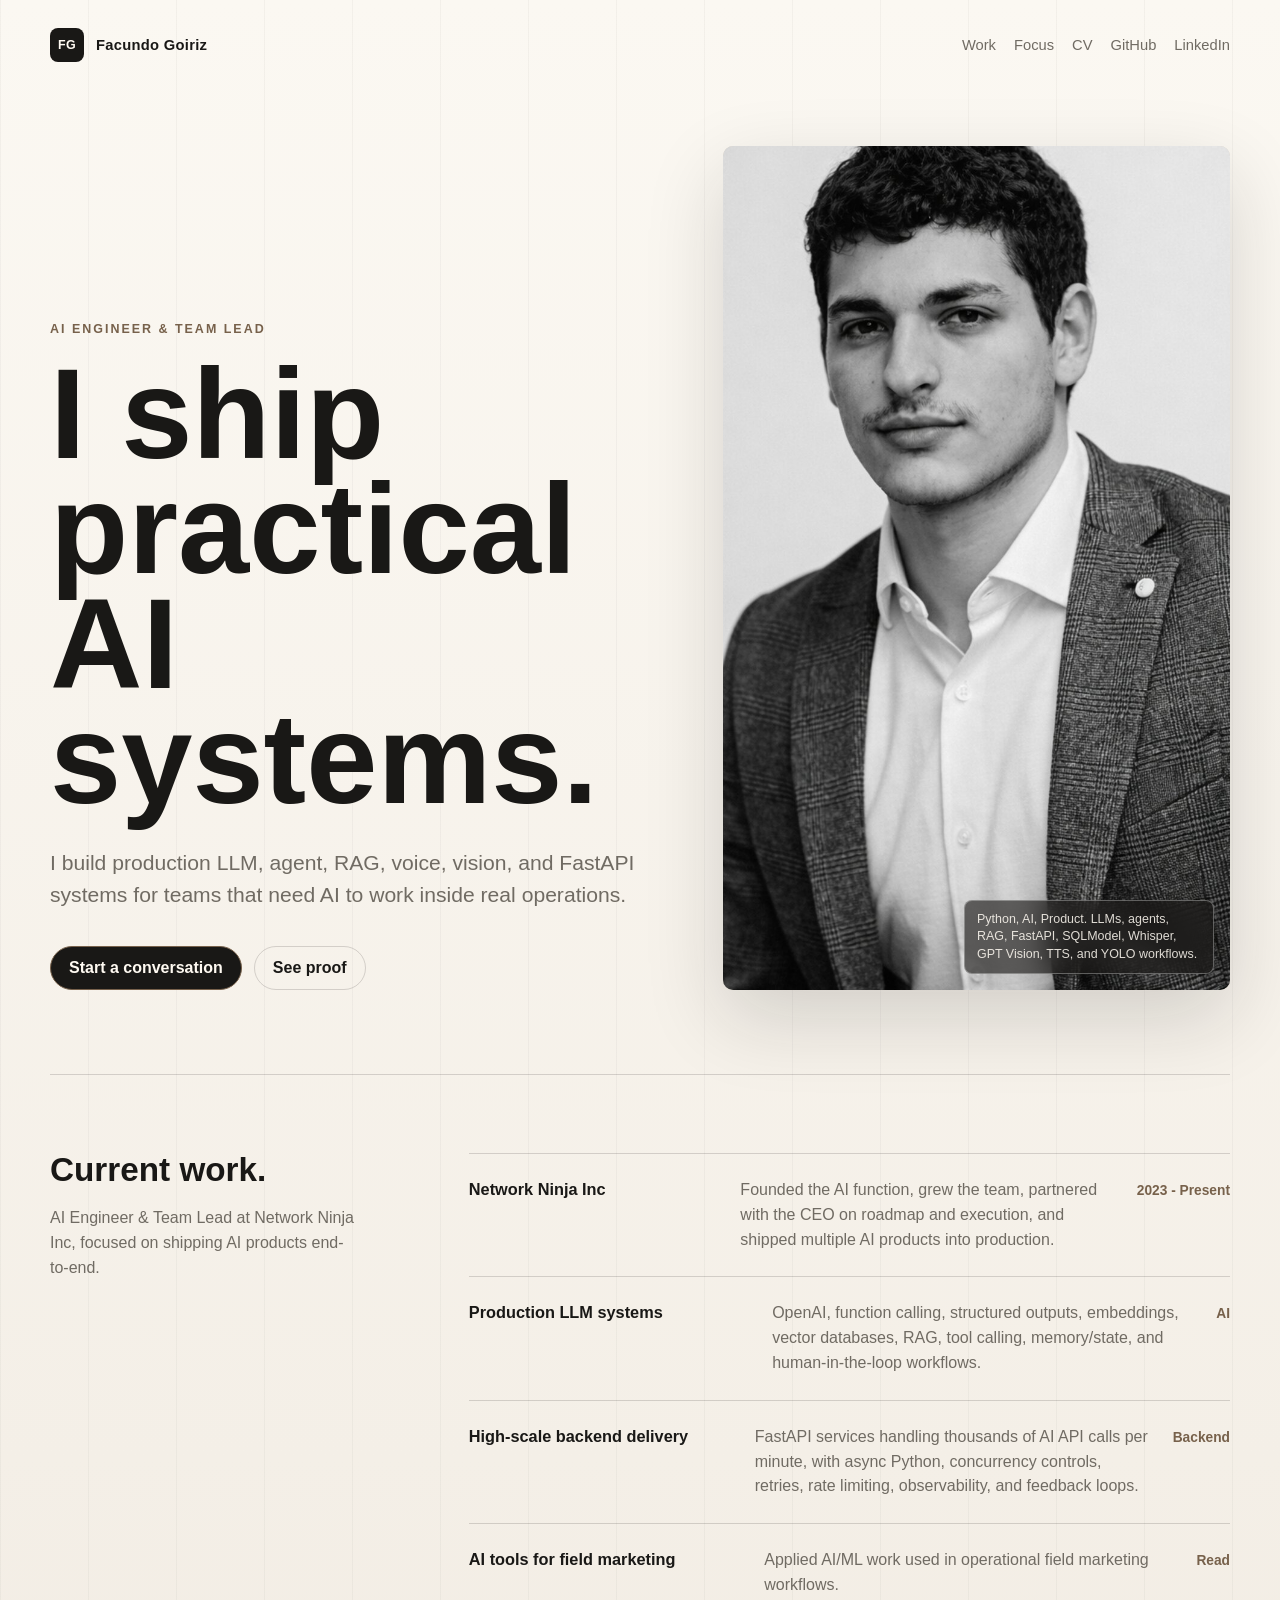
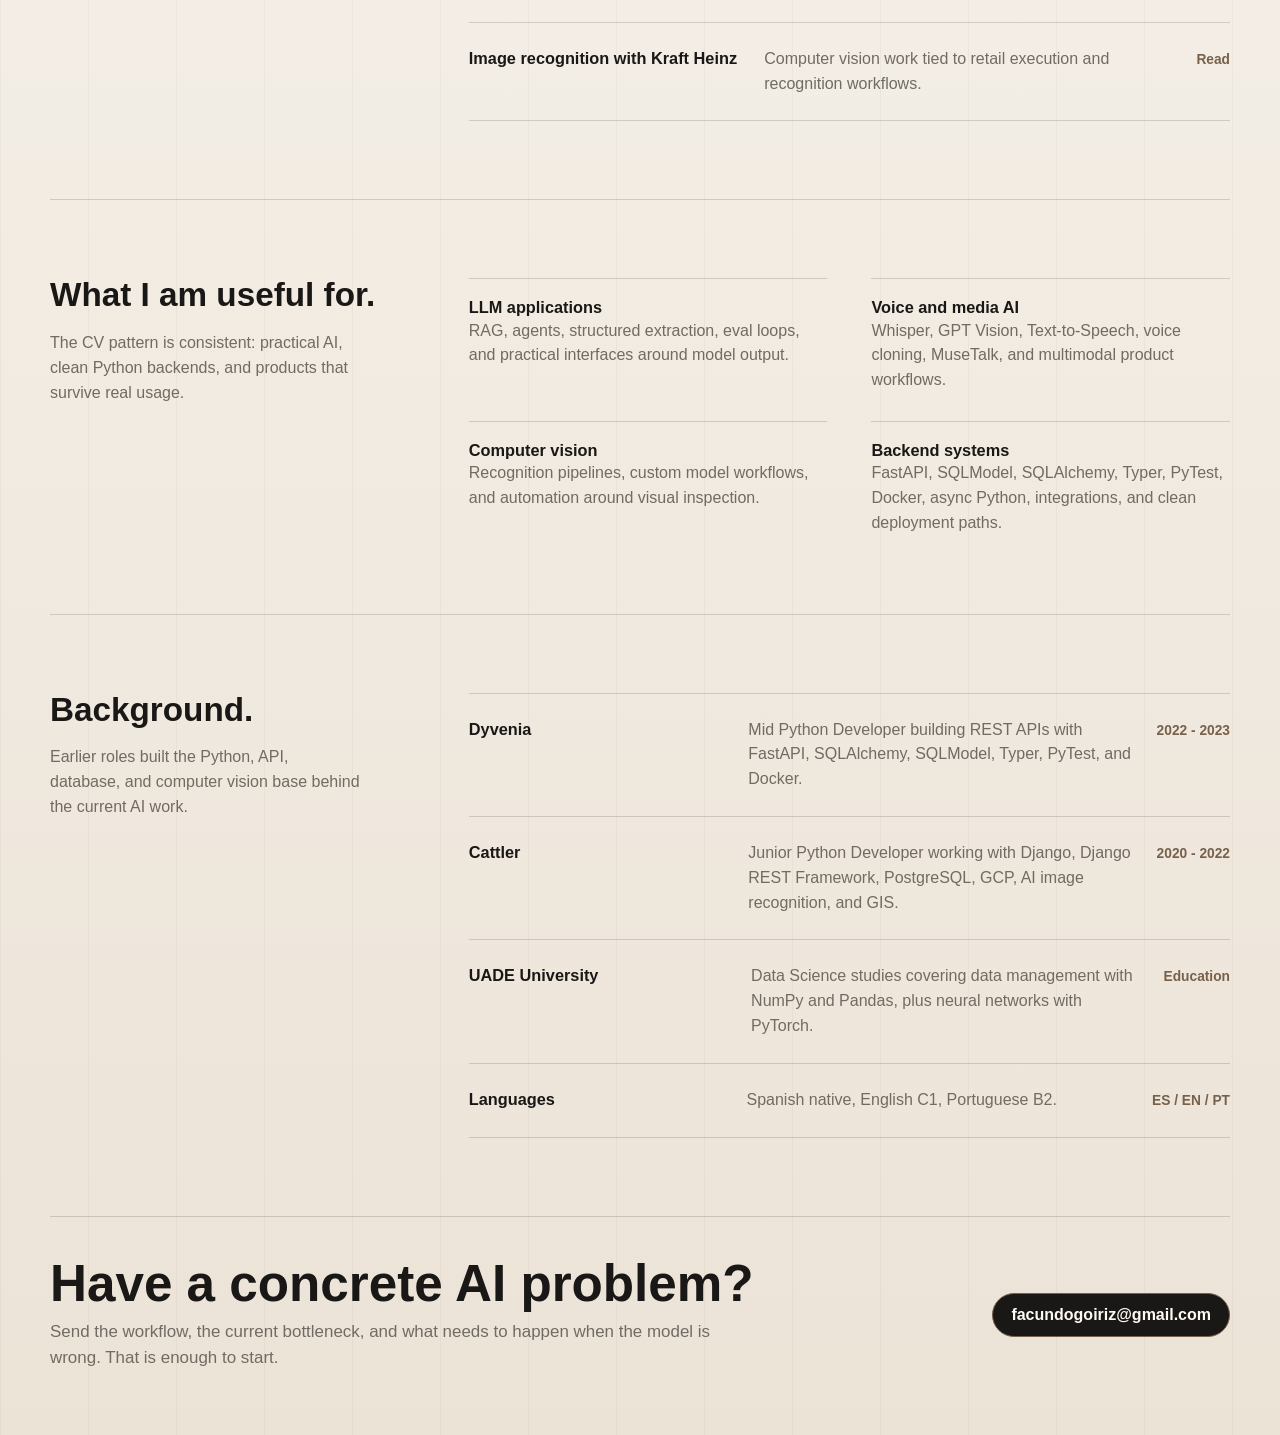
==== index.html @ fc7f56fb "Update site with CV profile" ====
<!DOCTYPE html>
<html lang="en">
<head>
    <meta charset="UTF-8">
    <meta name="viewport" content="width=device-width, initial-scale=1.0">
    <meta name="description" content="Facundo Goiriz is an AI Engineer and Team Lead building production LLM, RAG, voice, vision, and FastAPI systems.">
    <meta property="og:title" content="Facundo Goiriz - AI Engineer & Team Lead">
    <meta property="og:description" content="Production LLM systems, agents, RAG, voice, computer vision, and FastAPI backends.">
    <meta property="og:image" content="https://fgoiriz.com/london.jpg">
    <meta property="og:type" content="website">
    <title>Facundo Goiriz - AI Engineer & Team Lead</title>
    <link rel="icon" href="data:image/svg+xml,%3Csvg xmlns='http://www.w3.org/2000/svg' viewBox='0 0 64 64'%3E%3Crect width='64' height='64' rx='14' fill='%23191816'/%3E%3Cpath d='M18 43V19h28v6H25v6h17v6H25v6H18Z' fill='%23f4efe7'/%3E%3C/svg%3E">
    <style>
        :root {
            color-scheme: light;
            --bg: #f4efe7;
            --ink: #191816;
            --muted: #706b63;
            --line: rgba(25, 24, 22, 0.16);
            --accent: #77614b;
            --accent-ink: #fffaf2;
        }

        * {
            box-sizing: border-box;
        }

        html {
            scroll-behavior: smooth;
        }

        body {
            margin: 0;
            min-height: 100vh;
            background:
                linear-gradient(90deg, rgba(25, 24, 22, 0.035) 1px, transparent 1px),
                linear-gradient(180deg, #fbf8f2 0%, var(--bg) 48%, #ece3d7 100%);
            background-size: 88px 88px, 100% 100%;
            color: var(--ink);
            font-family: "Avenir Next", Avenir, "Helvetica Neue", Helvetica, Arial, sans-serif;
            letter-spacing: 0;
        }

        a {
            color: inherit;
            text-decoration: none;
        }

        a:focus-visible,
        button:focus-visible {
            outline: 2px solid var(--accent);
            outline-offset: 4px;
        }

        .page {
            width: min(1180px, calc(100% - 40px));
            margin: 0 auto;
        }

        .site-header {
            display: flex;
            align-items: center;
            justify-content: space-between;
            gap: 24px;
            padding: 28px 0;
        }

        .brand {
            display: inline-flex;
            align-items: center;
            gap: 12px;
            font-size: 0.92rem;
            font-weight: 700;
            letter-spacing: 0.02em;
        }

        .brand-mark {
            display: grid;
            width: 34px;
            height: 34px;
            place-items: center;
            border: 1px solid var(--line);
            background: var(--ink);
            color: var(--accent-ink);
            font-size: 0.78rem;
            border-radius: 8px;
        }

        .nav-links {
            display: flex;
            align-items: center;
            gap: 18px;
            color: var(--muted);
            font-size: 0.92rem;
        }

        .nav-links a {
            transition: color 180ms ease;
        }

        .nav-links a:hover {
            color: var(--ink);
        }

        .hero {
            display: grid;
            grid-template-columns: minmax(0, 1.08fr) minmax(320px, 0.92fr);
            gap: clamp(36px, 6vw, 86px);
            align-items: end;
            min-height: calc(100svh - 92px);
            padding: 56px 0 84px;
        }

        .eyebrow {
            margin: 0 0 20px;
            color: var(--accent);
            font-size: 0.78rem;
            font-weight: 800;
            letter-spacing: 0.16em;
            text-transform: uppercase;
        }

        h1 {
            max-width: 9.6em;
            margin: 0;
            font-size: clamp(3.7rem, 10vw, 8.8rem);
            font-weight: 760;
            line-height: 0.9;
            letter-spacing: 0;
        }

        .intro {
            max-width: 620px;
            margin: 30px 0 0;
            color: var(--muted);
            font-size: clamp(1.08rem, 1.7vw, 1.32rem);
            line-height: 1.55;
        }

        .actions {
            display: flex;
            flex-wrap: wrap;
            gap: 12px;
            margin-top: 34px;
        }

        .button {
            display: inline-flex;
            align-items: center;
            justify-content: center;
            min-height: 44px;
            padding: 0 18px;
            border: 1px solid var(--line);
            border-radius: 999px;
            color: var(--ink);
            font-weight: 700;
            transition: transform 180ms ease, border-color 180ms ease, background 180ms ease;
        }

        .button:hover {
            transform: translateY(-1px);
            border-color: rgba(25, 24, 22, 0.34);
            background: rgba(255, 255, 255, 0.46);
        }

        .button.primary {
            border-color: var(--accent);
            background: var(--ink);
            color: var(--accent-ink);
        }

        .portrait-wrap {
            position: relative;
            align-self: stretch;
            min-height: 580px;
        }

        .portrait {
            position: sticky;
            top: 28px;
            overflow: hidden;
            margin: 0;
            height: calc(100svh - 56px);
            min-height: 520px;
            border-radius: 10px;
            background: #d8d0c3;
            box-shadow: 0 28px 80px rgba(25, 24, 22, 0.16);
        }

        .portrait img {
            width: 100%;
            height: 100%;
            object-fit: cover;
            object-position: 48% 50%;
            filter: saturate(0.9) contrast(1.02);
        }

        .caption {
            position: absolute;
            right: 16px;
            bottom: 16px;
            max-width: 250px;
            padding: 10px 12px;
            border: 1px solid rgba(255, 255, 255, 0.3);
            border-radius: 8px;
            background: rgba(25, 24, 22, 0.62);
            color: rgba(255, 250, 242, 0.86);
            font-size: 0.78rem;
            line-height: 1.4;
            backdrop-filter: blur(14px);
        }

        .section {
            padding: 78px 0;
            border-top: 1px solid var(--line);
        }

        .section-grid {
            display: grid;
            grid-template-columns: 0.62fr 1.38fr;
            gap: clamp(30px, 6vw, 78px);
        }

        .section h2 {
            margin: 0;
            font-size: clamp(1.55rem, 2.6vw, 2.35rem);
            line-height: 1.05;
            letter-spacing: 0;
        }

        .section-note {
            max-width: 310px;
            margin: 18px 0 0;
            color: var(--muted);
            line-height: 1.55;
        }

        .work-list {
            display: grid;
            gap: 0;
            border-top: 1px solid var(--line);
        }

        .work-item,
        .experience-item {
            display: grid;
            grid-template-columns: minmax(0, 0.8fr) minmax(0, 1.2fr) auto;
            gap: 22px;
            align-items: baseline;
            padding: 24px 0;
            border-bottom: 1px solid var(--line);
        }

        .work-item h3,
        .experience-item h3,
        .capability h3 {
            margin: 0;
            font-size: 1.02rem;
            line-height: 1.3;
        }

        .work-item p,
        .experience-item p,
        .capability p {
            margin: 0;
            color: var(--muted);
            line-height: 1.55;
        }

        .work-item span,
        .experience-item span {
            color: var(--accent);
            font-size: 0.86rem;
            font-weight: 800;
            white-space: nowrap;
        }

        .work-item:hover h3 {
            text-decoration: underline;
            text-decoration-thickness: 1px;
            text-underline-offset: 4px;
        }

        .capabilities {
            display: grid;
            grid-template-columns: repeat(2, minmax(0, 1fr));
            gap: 28px 44px;
        }

        .capability {
            padding-top: 18px;
            border-top: 1px solid var(--line);
        }

        .contact-band {
            display: grid;
            grid-template-columns: minmax(0, 1fr) auto;
            gap: 28px;
            align-items: center;
            padding: 42px 0 64px;
            border-top: 1px solid var(--line);
        }

        .contact-band p {
            max-width: 680px;
            margin: 10px 0 0;
            color: var(--muted);
            font-size: 1.06rem;
            line-height: 1.55;
        }

        .contact-band h2 {
            margin: 0;
            font-size: clamp(2rem, 4vw, 4rem);
            line-height: 0.98;
            letter-spacing: 0;
        }

        @media (max-width: 860px) {
            .page {
                width: min(100% - 28px, 680px);
            }

            .site-header,
            .nav-links {
                align-items: flex-start;
            }

            .site-header {
                flex-direction: column;
            }

            .nav-links {
                flex-wrap: wrap;
            }

            .hero,
            .section-grid,
            .contact-band {
                grid-template-columns: 1fr;
            }

            .hero {
                min-height: auto;
                padding: 42px 0 64px;
            }

            .portrait-wrap {
                min-height: 0;
            }

            .portrait {
                position: relative;
                top: auto;
                height: min(108vw, 620px);
                min-height: 430px;
            }

            .section {
                padding: 58px 0;
            }

            .work-item {
                grid-template-columns: 1fr;
                gap: 8px;
            }

            .experience-item {
                grid-template-columns: 1fr;
                gap: 8px;
            }

            .capabilities {
                grid-template-columns: 1fr;
            }
        }

        @media (max-width: 520px) {
            h1 {
                font-size: clamp(3.2rem, 18vw, 5.4rem);
            }

            .nav-links {
                gap: 12px 16px;
            }

            .caption {
                left: 12px;
                right: 12px;
                bottom: 12px;
                max-width: none;
            }
        }
    </style>
</head>
<body>
    <div class="page">
        <header class="site-header">
            <a class="brand" href="/" aria-label="Facundo Goiriz home">
                <span class="brand-mark">FG</span>
                <span>Facundo Goiriz</span>
            </a>

            <nav class="nav-links" aria-label="Primary navigation">
                <a href="#work">Work</a>
                <a href="#focus">Focus</a>
                <a href="FacundoGoirizCV.pdf" download>CV</a>
                <a href="https://github.com/fakamoto" target="_blank" rel="noopener noreferrer">GitHub</a>
                <a href="https://www.linkedin.com/in/facundogoiriz/" target="_blank" rel="noopener noreferrer">LinkedIn</a>
            </nav>
        </header>

        <main>
            <section class="hero" aria-labelledby="hero-title">
                <div>
                    <p class="eyebrow">AI Engineer & Team Lead</p>
                    <h1 id="hero-title">I ship practical AI systems.</h1>
                    <p class="intro">
                        I build production LLM, agent, RAG, voice, vision, and FastAPI systems for teams that need AI to work inside real operations.
                    </p>
                    <div class="actions">
                        <a class="button primary" href="mailto:facundogoiriz@gmail.com">Start a conversation</a>
                        <a class="button" href="#work">See proof</a>
                    </div>
                </div>

                <div class="portrait-wrap" aria-label="Professional portrait">
                    <figure class="portrait">
                        <img src="london.jpg" alt="Professional portrait of Facundo Goiriz">
                        <figcaption class="caption">Python, AI, Product. LLMs, agents, RAG, FastAPI, SQLModel, Whisper, GPT Vision, TTS, and YOLO workflows.</figcaption>
                    </figure>
                </div>
            </section>

            <section class="section" id="work" aria-labelledby="work-title">
                <div class="section-grid">
                    <div>
                        <h2 id="work-title">Current work.</h2>
                        <p class="section-note">AI Engineer & Team Lead at Network Ninja Inc, focused on shipping AI products end-to-end.</p>
                    </div>

                    <div class="work-list">
                        <div class="experience-item">
                            <h3>Network Ninja Inc</h3>
                            <p>Founded the AI function, grew the team, partnered with the CEO on roadmap and execution, and shipped multiple AI products into production.</p>
                            <span>2023 - Present</span>
                        </div>
                        <div class="experience-item">
                            <h3>Production LLM systems</h3>
                            <p>OpenAI, function calling, structured outputs, embeddings, vector databases, RAG, tool calling, memory/state, and human-in-the-loop workflows.</p>
                            <span>AI</span>
                        </div>
                        <div class="experience-item">
                            <h3>High-scale backend delivery</h3>
                            <p>FastAPI services handling thousands of AI API calls per minute, with async Python, concurrency controls, retries, rate limiting, observability, and feedback loops.</p>
                            <span>Backend</span>
                        </div>
                        <a class="work-item" href="https://maineventsoftware.com/news/aiml-tools-for-field-marketing/" target="_blank" rel="noopener noreferrer">
                            <h3>AI tools for field marketing</h3>
                            <p>Applied AI/ML work used in operational field marketing workflows.</p>
                            <span>Read</span>
                        </a>
                        <a class="work-item" href="https://networkninja.com/news/mainevent-vision-kraft-heinz-ai-image-recognition/" target="_blank" rel="noopener noreferrer">
                            <h3>Image recognition with Kraft Heinz</h3>
                            <p>Computer vision work tied to retail execution and recognition workflows.</p>
                            <span>Read</span>
                        </a>
                    </div>
                </div>
            </section>

            <section class="section" id="focus" aria-labelledby="focus-title">
                <div class="section-grid">
                    <div>
                        <h2 id="focus-title">What I am useful for.</h2>
                        <p class="section-note">The CV pattern is consistent: practical AI, clean Python backends, and products that survive real usage.</p>
                    </div>

                    <div class="capabilities">
                        <div class="capability">
                            <h3>LLM applications</h3>
                            <p>RAG, agents, structured extraction, eval loops, and practical interfaces around model output.</p>
                        </div>
                        <div class="capability">
                            <h3>Voice and media AI</h3>
                            <p>Whisper, GPT Vision, Text-to-Speech, voice cloning, MuseTalk, and multimodal product workflows.</p>
                        </div>
                        <div class="capability">
                            <h3>Computer vision</h3>
                            <p>Recognition pipelines, custom model workflows, and automation around visual inspection.</p>
                        </div>
                        <div class="capability">
                            <h3>Backend systems</h3>
                            <p>FastAPI, SQLModel, SQLAlchemy, Typer, PyTest, Docker, async Python, integrations, and clean deployment paths.</p>
                        </div>
                    </div>
                </div>
            </section>

            <section class="section" aria-labelledby="background-title">
                <div class="section-grid">
                    <div>
                        <h2 id="background-title">Background.</h2>
                        <p class="section-note">Earlier roles built the Python, API, database, and computer vision base behind the current AI work.</p>
                    </div>

                    <div class="work-list">
                        <div class="experience-item">
                            <h3>Dyvenia</h3>
                            <p>Mid Python Developer building REST APIs with FastAPI, SQLAlchemy, SQLModel, Typer, PyTest, and Docker.</p>
                            <span>2022 - 2023</span>
                        </div>
                        <div class="experience-item">
                            <h3>Cattler</h3>
                            <p>Junior Python Developer working with Django, Django REST Framework, PostgreSQL, GCP, AI image recognition, and GIS.</p>
                            <span>2020 - 2022</span>
                        </div>
                        <div class="experience-item">
                            <h3>UADE University</h3>
                            <p>Data Science studies covering data management with NumPy and Pandas, plus neural networks with PyTorch.</p>
                            <span>Education</span>
                        </div>
                        <div class="experience-item">
                            <h3>Languages</h3>
                            <p>Spanish native, English C1, Portuguese B2.</p>
                            <span>ES / EN / PT</span>
                        </div>
                    </div>
                </div>
            </section>
        </main>

        <footer class="contact-band">
            <div>
                <h2>Have a concrete AI problem?</h2>
                <p>Send the workflow, the current bottleneck, and what needs to happen when the model is wrong. That is enough to start.</p>
            </div>
            <a class="button primary" href="mailto:facundogoiriz@gmail.com">facundogoiriz@gmail.com</a>
        </footer>
    </div>
</body>
</html>
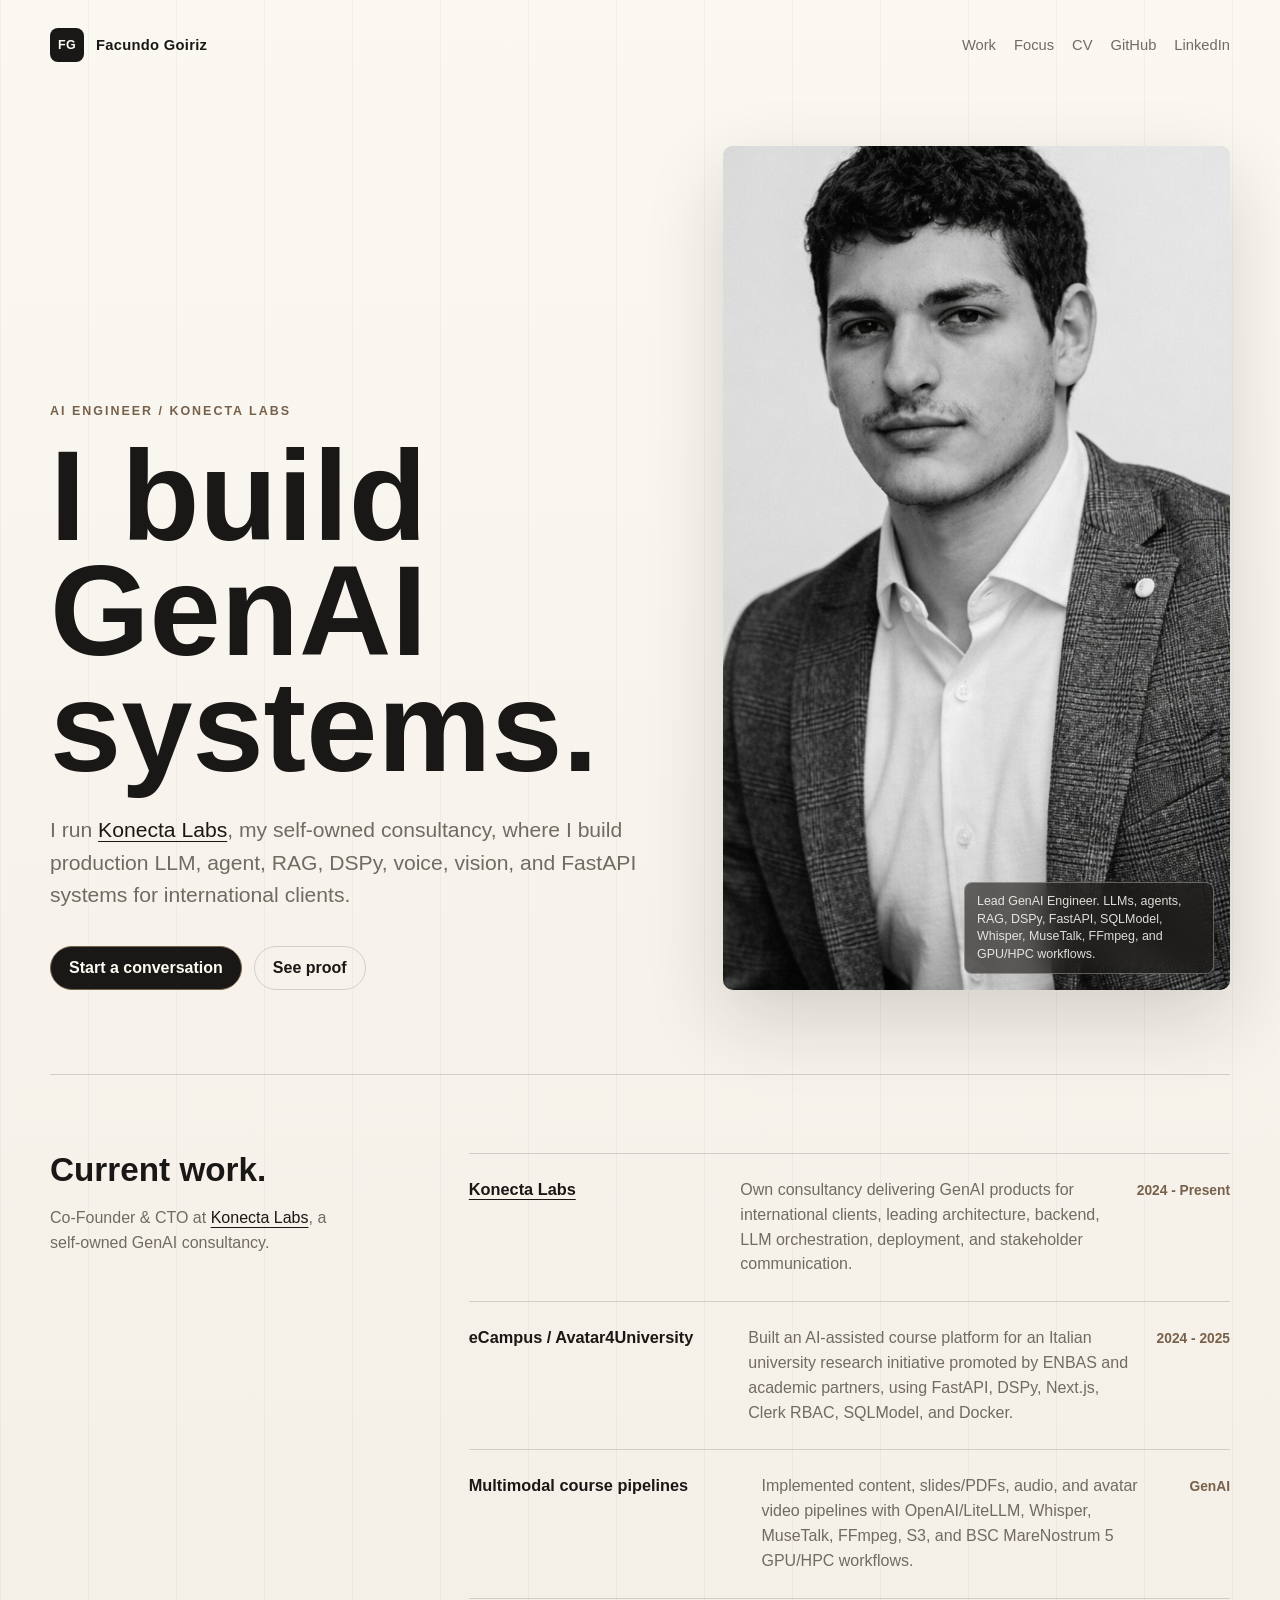
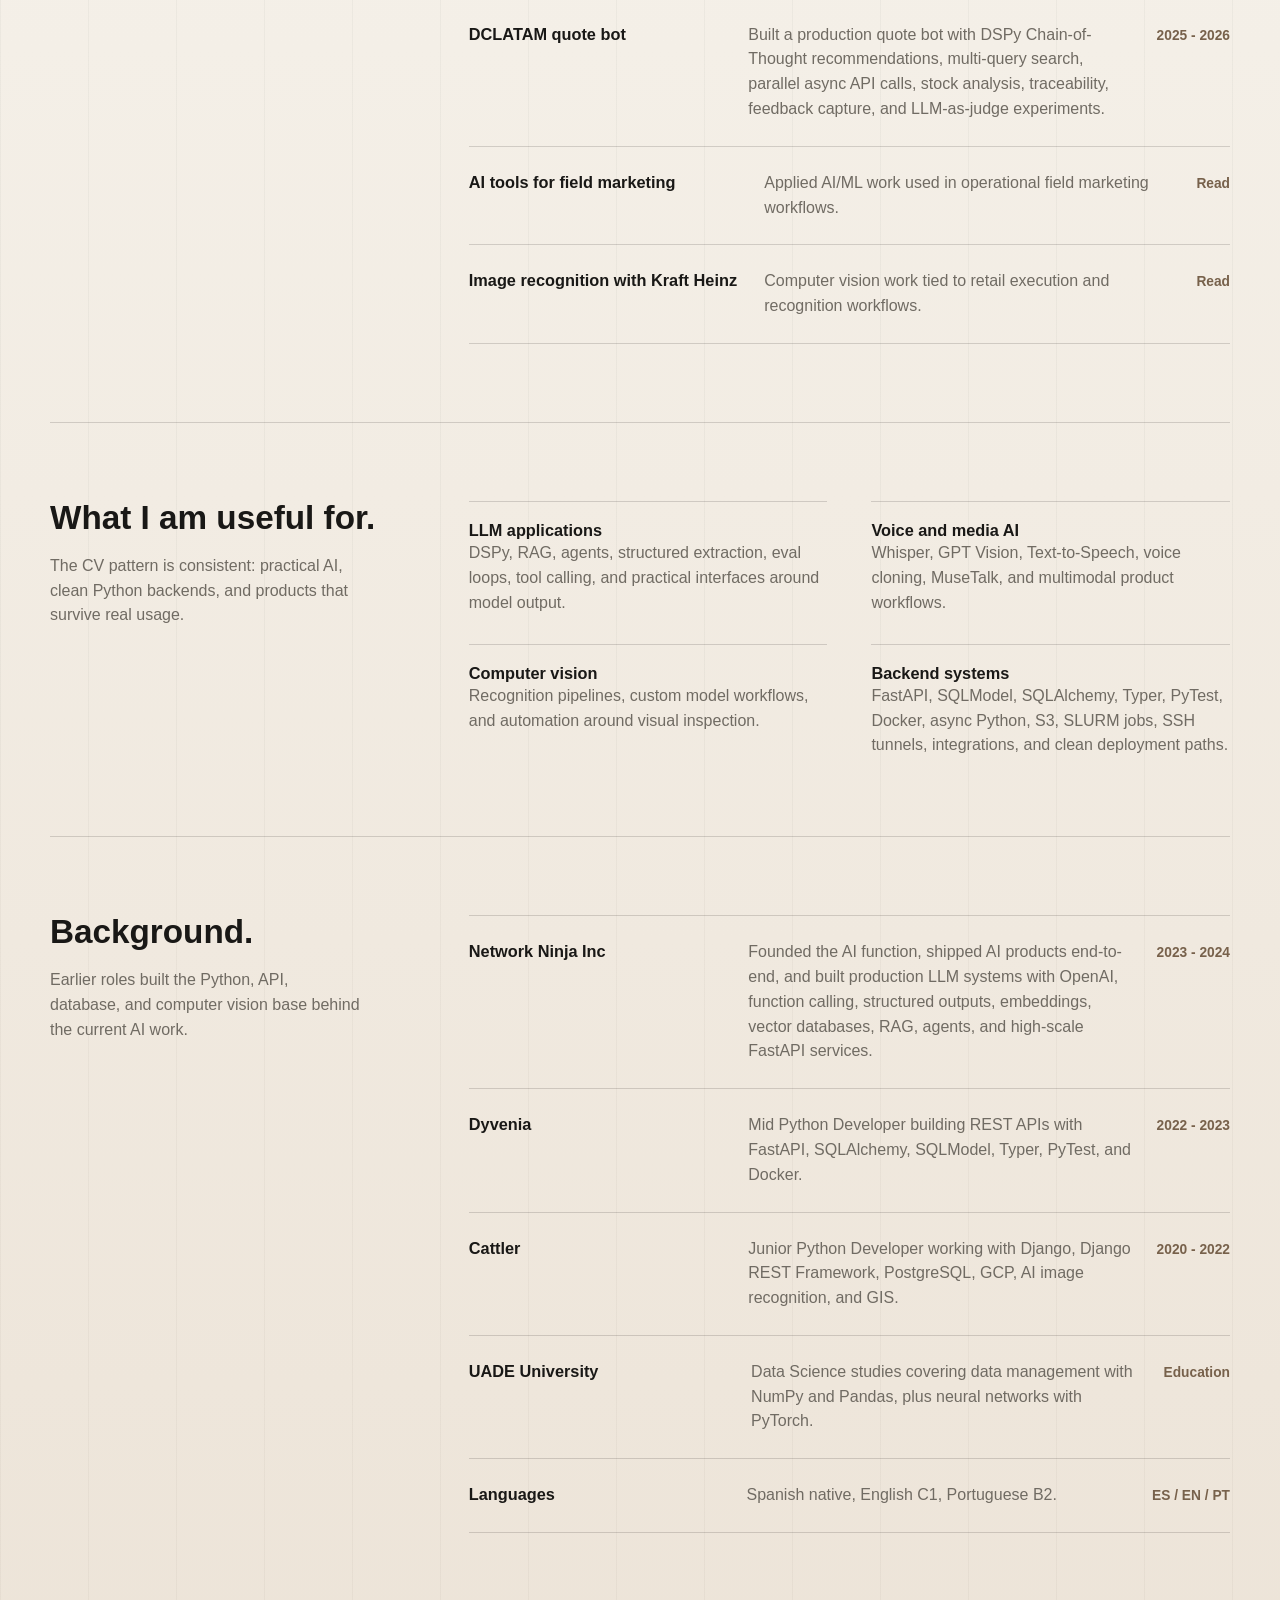
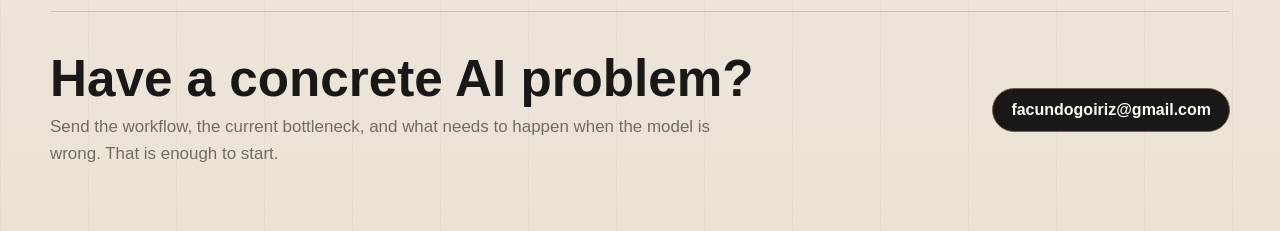
==== commit f29791d6: "Correct CV and Konecta Labs profile" ====
--- a/index.html
+++ b/index.html
@@ -3,12 +3,12 @@
 <head>
     <meta charset="UTF-8">
     <meta name="viewport" content="width=device-width, initial-scale=1.0">
-    <meta name="description" content="Facundo Goiriz is an AI Engineer and Team Lead building production LLM, RAG, voice, vision, and FastAPI systems.">
-    <meta property="og:title" content="Facundo Goiriz - AI Engineer & Team Lead">
-    <meta property="og:description" content="Production LLM systems, agents, RAG, voice, computer vision, and FastAPI backends.">
+    <meta name="description" content="Facundo Goiriz is an AI Engineer and Co-Founder & CTO at Konecta Labs, building LLM, RAG, DSPy, voice, vision, and FastAPI systems.">
+    <meta property="og:title" content="Facundo Goiriz - AI Engineer at Konecta Labs">
+    <meta property="og:description" content="Co-Founder & CTO at Konecta Labs. Production LLM systems, agents, RAG, DSPy, voice, vision, and FastAPI backends.">
     <meta property="og:image" content="https://fgoiriz.com/london.jpg">
     <meta property="og:type" content="website">
-    <title>Facundo Goiriz - AI Engineer & Team Lead</title>
+    <title>Facundo Goiriz - AI Engineer at Konecta Labs</title>
     <link rel="icon" href="data:image/svg+xml,%3Csvg xmlns='http://www.w3.org/2000/svg' viewBox='0 0 64 64'%3E%3Crect width='64' height='64' rx='14' fill='%23191816'/%3E%3Cpath d='M18 43V19h28v6H25v6h17v6H25v6H18Z' fill='%23f4efe7'/%3E%3C/svg%3E">
     <style>
         :root {
@@ -135,6 +135,15 @@
             color: var(--muted);
             font-size: clamp(1.08rem, 1.7vw, 1.32rem);
             line-height: 1.55;
+        }
+
+        .intro a,
+        .section-note a,
+        .experience-item h3 a {
+            color: var(--ink);
+            text-decoration: underline;
+            text-decoration-thickness: 1px;
+            text-underline-offset: 4px;
         }
 
         .actions {
@@ -413,10 +422,10 @@
         <main>
             <section class="hero" aria-labelledby="hero-title">
                 <div>
-                    <p class="eyebrow">AI Engineer & Team Lead</p>
-                    <h1 id="hero-title">I ship practical AI systems.</h1>
+                    <p class="eyebrow">AI Engineer / Konecta Labs</p>
+                    <h1 id="hero-title">I build GenAI systems.</h1>
                     <p class="intro">
-                        I build production LLM, agent, RAG, voice, vision, and FastAPI systems for teams that need AI to work inside real operations.
+                        I run <a href="https://konectalabs.com" target="_blank" rel="noopener noreferrer">Konecta Labs</a>, my self-owned consultancy, where I build production LLM, agent, RAG, DSPy, voice, vision, and FastAPI systems for international clients.
                     </p>
                     <div class="actions">
                         <a class="button primary" href="mailto:facundogoiriz@gmail.com">Start a conversation</a>
@@ -427,7 +436,7 @@
                 <div class="portrait-wrap" aria-label="Professional portrait">
                     <figure class="portrait">
                         <img src="london.jpg" alt="Professional portrait of Facundo Goiriz">
-                        <figcaption class="caption">Python, AI, Product. LLMs, agents, RAG, FastAPI, SQLModel, Whisper, GPT Vision, TTS, and YOLO workflows.</figcaption>
+                        <figcaption class="caption">Lead GenAI Engineer. LLMs, agents, RAG, DSPy, FastAPI, SQLModel, Whisper, MuseTalk, FFmpeg, and GPU/HPC workflows.</figcaption>
                     </figure>
                 </div>
             </section>
@@ -436,24 +445,29 @@
                 <div class="section-grid">
                     <div>
                         <h2 id="work-title">Current work.</h2>
-                        <p class="section-note">AI Engineer & Team Lead at Network Ninja Inc, focused on shipping AI products end-to-end.</p>
+                        <p class="section-note">Co-Founder & CTO at <a href="https://konectalabs.com" target="_blank" rel="noopener noreferrer">Konecta Labs</a>, a self-owned GenAI consultancy.</p>
                     </div>
 
                     <div class="work-list">
                         <div class="experience-item">
-                            <h3>Network Ninja Inc</h3>
-                            <p>Founded the AI function, grew the team, partnered with the CEO on roadmap and execution, and shipped multiple AI products into production.</p>
-                            <span>2023 - Present</span>
-                        </div>
-                        <div class="experience-item">
-                            <h3>Production LLM systems</h3>
-                            <p>OpenAI, function calling, structured outputs, embeddings, vector databases, RAG, tool calling, memory/state, and human-in-the-loop workflows.</p>
-                            <span>AI</span>
-                        </div>
-                        <div class="experience-item">
-                            <h3>High-scale backend delivery</h3>
-                            <p>FastAPI services handling thousands of AI API calls per minute, with async Python, concurrency controls, retries, rate limiting, observability, and feedback loops.</p>
-                            <span>Backend</span>
+                            <h3><a href="https://konectalabs.com" target="_blank" rel="noopener noreferrer">Konecta Labs</a></h3>
+                            <p>Own consultancy delivering GenAI products for international clients, leading architecture, backend, LLM orchestration, deployment, and stakeholder communication.</p>
+                            <span>2024 - Present</span>
+                        </div>
+                        <div class="experience-item">
+                            <h3>eCampus / Avatar4University</h3>
+                            <p>Built an AI-assisted course platform for an Italian university research initiative promoted by ENBAS and academic partners, using FastAPI, DSPy, Next.js, Clerk RBAC, SQLModel, and Docker.</p>
+                            <span>2024 - 2025</span>
+                        </div>
+                        <div class="experience-item">
+                            <h3>Multimodal course pipelines</h3>
+                            <p>Implemented content, slides/PDFs, audio, and avatar video pipelines with OpenAI/LiteLLM, Whisper, MuseTalk, FFmpeg, S3, and BSC MareNostrum 5 GPU/HPC workflows.</p>
+                            <span>GenAI</span>
+                        </div>
+                        <div class="experience-item">
+                            <h3>DCLATAM quote bot</h3>
+                            <p>Built a production quote bot with DSPy Chain-of-Thought recommendations, multi-query search, parallel async API calls, stock analysis, traceability, feedback capture, and LLM-as-judge experiments.</p>
+                            <span>2025 - 2026</span>
                         </div>
                         <a class="work-item" href="https://maineventsoftware.com/news/aiml-tools-for-field-marketing/" target="_blank" rel="noopener noreferrer">
                             <h3>AI tools for field marketing</h3>
@@ -479,7 +493,7 @@
                     <div class="capabilities">
                         <div class="capability">
                             <h3>LLM applications</h3>
-                            <p>RAG, agents, structured extraction, eval loops, and practical interfaces around model output.</p>
+                            <p>DSPy, RAG, agents, structured extraction, eval loops, tool calling, and practical interfaces around model output.</p>
                         </div>
                         <div class="capability">
                             <h3>Voice and media AI</h3>
@@ -491,7 +505,7 @@
                         </div>
                         <div class="capability">
                             <h3>Backend systems</h3>
-                            <p>FastAPI, SQLModel, SQLAlchemy, Typer, PyTest, Docker, async Python, integrations, and clean deployment paths.</p>
+                            <p>FastAPI, SQLModel, SQLAlchemy, Typer, PyTest, Docker, async Python, S3, SLURM jobs, SSH tunnels, integrations, and clean deployment paths.</p>
                         </div>
                     </div>
                 </div>
@@ -505,6 +519,11 @@
                     </div>
 
                     <div class="work-list">
+                        <div class="experience-item">
+                            <h3>Network Ninja Inc</h3>
+                            <p>Founded the AI function, shipped AI products end-to-end, and built production LLM systems with OpenAI, function calling, structured outputs, embeddings, vector databases, RAG, agents, and high-scale FastAPI services.</p>
+                            <span>2023 - 2024</span>
+                        </div>
                         <div class="experience-item">
                             <h3>Dyvenia</h3>
                             <p>Mid Python Developer building REST APIs with FastAPI, SQLAlchemy, SQLModel, Typer, PyTest, and Docker.</p>
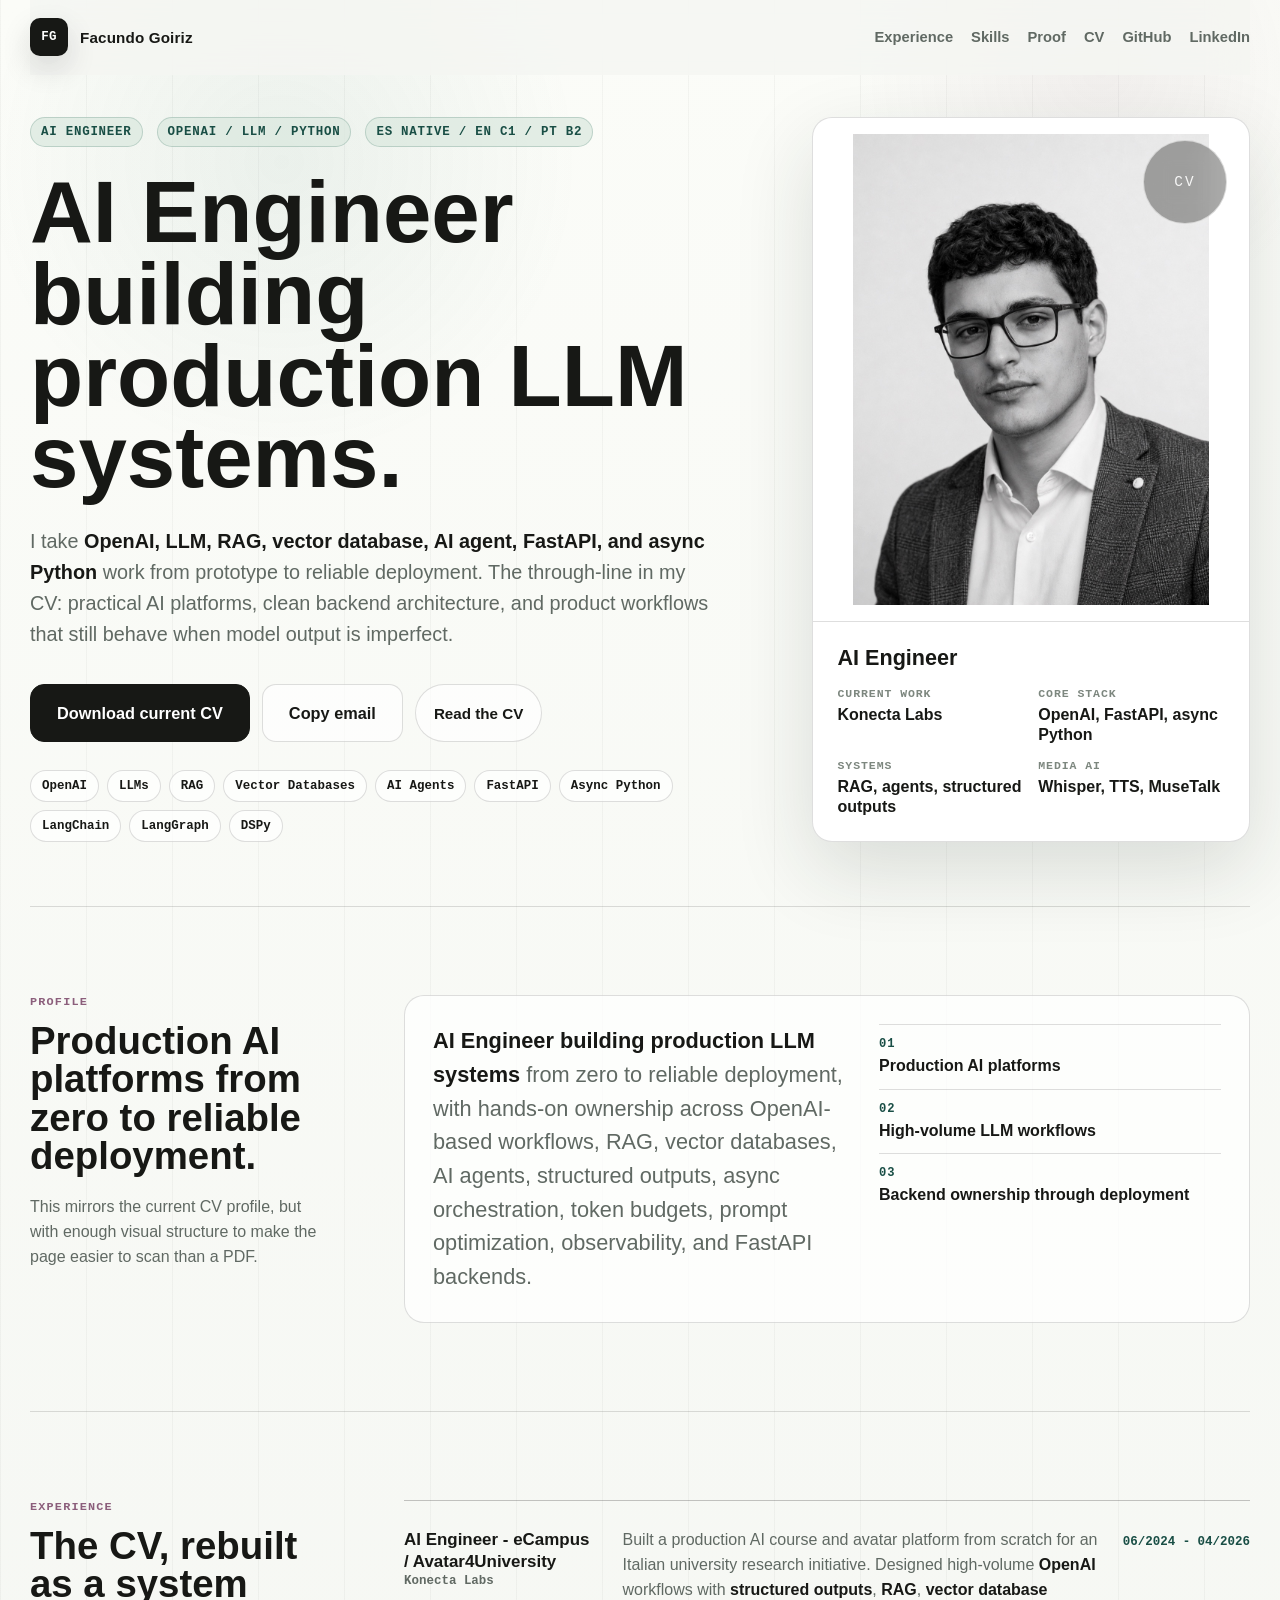
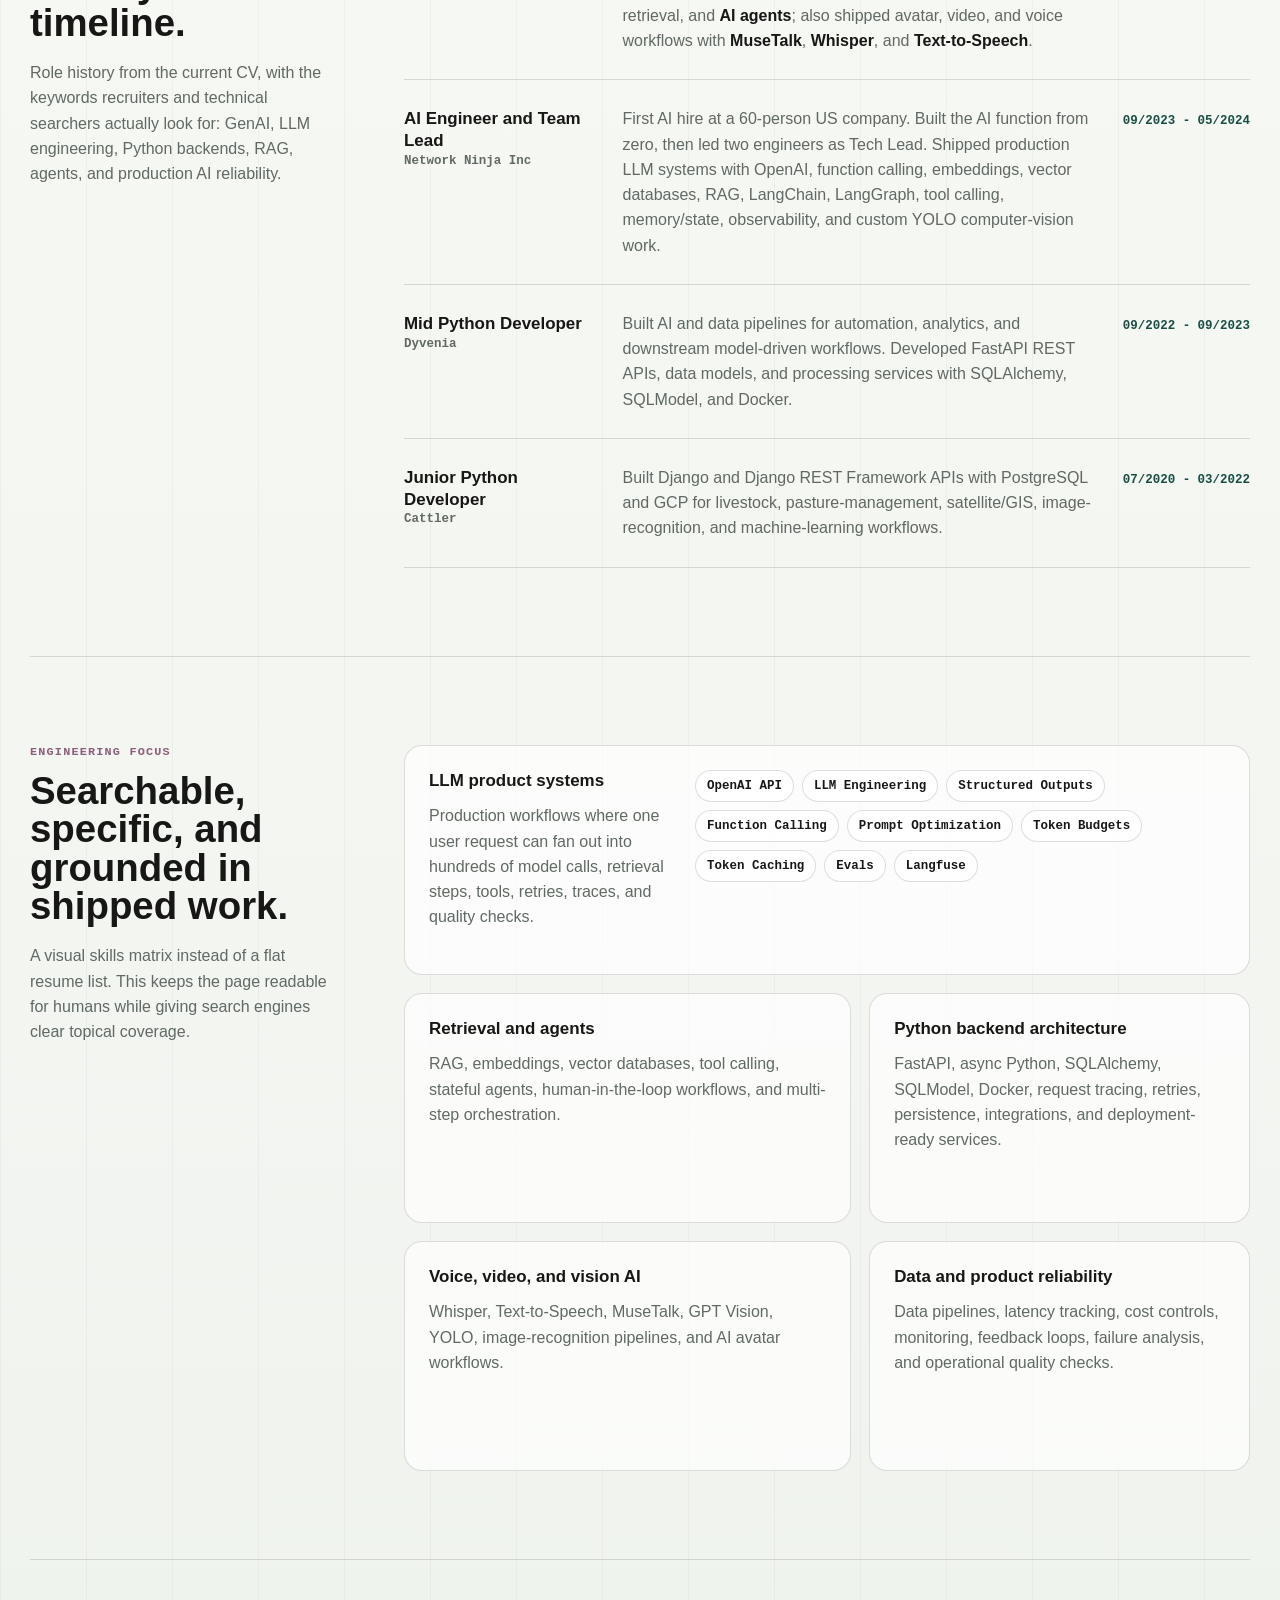
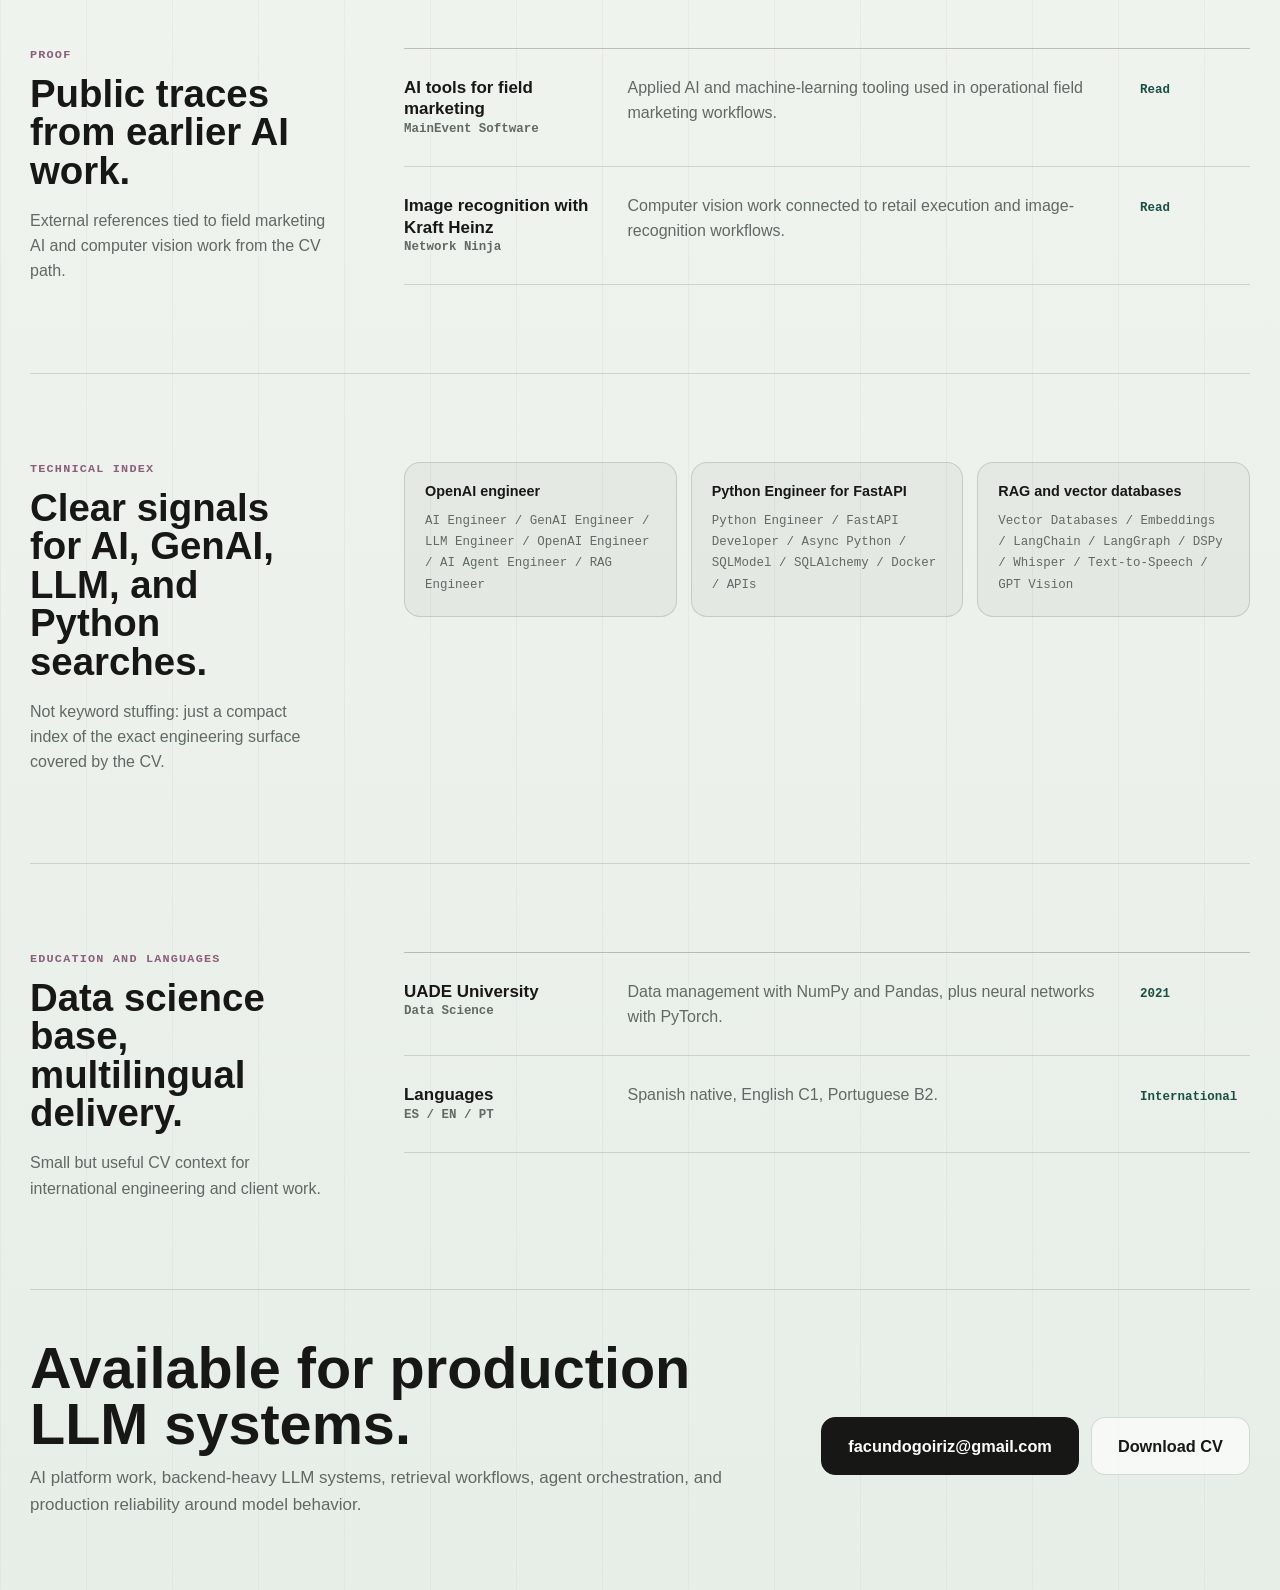
==== commit 7a0dd0af: "Update personal site CV and SEO" ====
--- a/index.html
+++ b/index.html
@@ -3,22 +3,132 @@
 <head>
     <meta charset="UTF-8">
     <meta name="viewport" content="width=device-width, initial-scale=1.0">
-    <meta name="description" content="Facundo Goiriz is an AI Engineer and Co-Founder & CTO at Konecta Labs, building LLM, RAG, DSPy, voice, vision, and FastAPI systems.">
-    <meta property="og:title" content="Facundo Goiriz - AI Engineer at Konecta Labs">
-    <meta property="og:description" content="Co-Founder & CTO at Konecta Labs. Production LLM systems, agents, RAG, DSPy, voice, vision, and FastAPI backends.">
-    <meta property="og:image" content="https://fgoiriz.com/london.jpg">
-    <meta property="og:type" content="website">
-    <title>Facundo Goiriz - AI Engineer at Konecta Labs</title>
-    <link rel="icon" href="data:image/svg+xml,%3Csvg xmlns='http://www.w3.org/2000/svg' viewBox='0 0 64 64'%3E%3Crect width='64' height='64' rx='14' fill='%23191816'/%3E%3Cpath d='M18 43V19h28v6H25v6h17v6H25v6H18Z' fill='%23f4efe7'/%3E%3C/svg%3E">
+    <meta name="description" content="Facundo Goiriz is an AI Engineer building production LLM systems with OpenAI, RAG, vector databases, AI agents, FastAPI, and async Python.">
+    <meta name="author" content="Facundo Goiriz">
+    <meta name="robots" content="index, follow, max-image-preview:large">
+    <meta name="theme-color" content="#171815">
+    <link rel="canonical" href="https://fgoiriz.com/">
+
+    <meta property="og:title" content="Facundo Goiriz - AI Engineer building production LLM systems">
+    <meta property="og:description" content="Production LLM systems across OpenAI, RAG, vector databases, AI agents, FastAPI, and async Python.">
+    <meta property="og:image" content="https://fgoiriz.com/facundo-profile-linkedin.jpg">
+    <meta property="og:image:type" content="image/jpeg">
+    <meta property="og:image:width" content="1254">
+    <meta property="og:image:height" content="1254">
+    <meta property="og:image:alt" content="Professional portrait of Facundo Goiriz">
+    <meta property="og:url" content="https://fgoiriz.com/">
+    <meta property="og:type" content="profile">
+    <meta property="og:site_name" content="Facundo Goiriz">
+    <meta property="profile:first_name" content="Facundo">
+    <meta property="profile:last_name" content="Goiriz">
+
+    <meta name="twitter:card" content="summary_large_image">
+    <meta name="twitter:title" content="Facundo Goiriz - AI Engineer building production LLM systems">
+    <meta name="twitter:description" content="OpenAI, LLM, RAG, vector database, AI agent, FastAPI, and async Python engineering.">
+    <meta name="twitter:image" content="https://fgoiriz.com/facundo-profile-linkedin.jpg">
+
+    <title>Facundo Goiriz - AI Engineer building production LLM systems</title>
+    <link rel="preload" as="image" href="facundo-profile-linkedin.jpg">
+    <link rel="icon" href="data:image/svg+xml,%3Csvg xmlns='http://www.w3.org/2000/svg' viewBox='0 0 64 64'%3E%3Crect width='64' height='64' rx='14' fill='%23171815'/%3E%3Cpath d='M18 45V19h29v6.5H25.5v7H43v6H25.5V45H18Z' fill='%23f8f3ea'/%3E%3C/svg%3E">
+    <script type="application/ld+json">
+    {
+        "@context": "https://schema.org",
+        "@graph": [
+            {
+                "@type": "Person",
+                "@id": "https://fgoiriz.com/#person",
+                "name": "Facundo Goiriz",
+                "url": "https://fgoiriz.com/",
+                "image": "https://fgoiriz.com/facundo-profile-linkedin.jpg",
+                "email": "mailto:facundogoiriz@gmail.com",
+                "jobTitle": "AI Engineer",
+                "alternateName": "fakamoto",
+                "description": "AI Engineer building production LLM systems with OpenAI, RAG, vector databases, AI agents, FastAPI, and async Python.",
+                "knowsLanguage": ["English", "Spanish", "Portuguese"],
+                "sameAs": [
+                    "https://www.linkedin.com/in/facundogoiriz/",
+                    "https://github.com/fakamoto",
+                    "https://konectalabs.com"
+                ],
+                "worksFor": {
+                    "@type": "Organization",
+                    "name": "Konecta Labs",
+                    "url": "https://konectalabs.com"
+                },
+                "alumniOf": {
+                    "@type": "CollegeOrUniversity",
+                    "name": "UADE University"
+                },
+                "knowsAbout": [
+                    "OpenAI",
+                    "Large Language Models",
+                    "Generative AI",
+                    "Retrieval Augmented Generation",
+                    "Vector Databases",
+                    "AI Agents",
+                    "Structured Outputs",
+                    "Function Calling",
+                    "FastAPI",
+                    "Async Python",
+                    "LangChain",
+                    "LangGraph",
+                    "DSPy",
+                    "Whisper",
+                    "Text-to-Speech",
+                    "MuseTalk",
+                    "GPT Vision",
+                    "Computer Vision",
+                    "Observability",
+                    "Token Budgets",
+                    "Prompt Optimization",
+                    "SQLAlchemy",
+                    "SQLModel",
+                    "Docker"
+                ]
+            },
+            {
+                "@type": "ProfilePage",
+                "@id": "https://fgoiriz.com/#profile-page",
+                "url": "https://fgoiriz.com/",
+                "name": "Facundo Goiriz - AI Engineer building production LLM systems",
+                "description": "A web CV for Facundo Goiriz, an AI Engineer building production LLM systems with OpenAI, RAG, vector databases, AI agents, FastAPI, and async Python.",
+                "inLanguage": "en",
+                "dateModified": "2026-05-23",
+                "mainEntity": {
+                    "@id": "https://fgoiriz.com/#person"
+                }
+            },
+            {
+                "@type": "WebSite",
+                "@id": "https://fgoiriz.com/#website",
+                "url": "https://fgoiriz.com/",
+                "name": "Facundo Goiriz",
+                "inLanguage": "en",
+                "publisher": {
+                    "@id": "https://fgoiriz.com/#person"
+                }
+            }
+        ]
+    }
+    </script>
     <style>
         :root {
             color-scheme: light;
-            --bg: #f4efe7;
-            --ink: #191816;
-            --muted: #706b63;
-            --line: rgba(25, 24, 22, 0.16);
-            --accent: #77614b;
-            --accent-ink: #fffaf2;
+            --bg: #f4f6f2;
+            --paper: #ffffff;
+            --paper-soft: #e8eee8;
+            --ink: #171815;
+            --muted: #606963;
+            --faint: #7d877f;
+            --line: rgba(23, 24, 21, 0.14);
+            --line-strong: rgba(23, 24, 21, 0.24);
+            --accent: #246b5e;
+            --accent-dark: #194e45;
+            --accent-soft: #dcebe5;
+            --warm: #8b5e7b;
+            --shadow: 0 28px 80px rgba(28, 42, 36, 0.14);
+            --mono: "SFMono-Regular", "Cascadia Code", "Liberation Mono", Menlo, Consolas, monospace;
+            --sans: "Avenir Next", Avenir, "Helvetica Neue", Helvetica, Arial, sans-serif;
         }
 
         * {
@@ -33,12 +143,23 @@
             margin: 0;
             min-height: 100vh;
             background:
-                linear-gradient(90deg, rgba(25, 24, 22, 0.035) 1px, transparent 1px),
-                linear-gradient(180deg, #fbf8f2 0%, var(--bg) 48%, #ece3d7 100%);
-            background-size: 88px 88px, 100% 100%;
+                linear-gradient(90deg, rgba(23, 24, 21, 0.035) 1px, transparent 1px),
+                linear-gradient(180deg, #fbfcf8 0%, var(--bg) 48%, #e7eee7 100%);
+            background-size: 86px 86px, 100% 100%;
             color: var(--ink);
-            font-family: "Avenir Next", Avenir, "Helvetica Neue", Helvetica, Arial, sans-serif;
+            font-family: var(--sans);
             letter-spacing: 0;
+        }
+
+        body::before {
+            position: fixed;
+            inset: 0;
+            z-index: -1;
+            pointer-events: none;
+            content: "";
+            background-image:
+                radial-gradient(circle at 22% 18%, rgba(47, 111, 94, 0.08), transparent 24%),
+                radial-gradient(circle at 86% 8%, rgba(139, 94, 123, 0.08), transparent 18%);
         }
 
         a {
@@ -52,46 +173,62 @@
             outline-offset: 4px;
         }
 
+        img {
+            max-width: 100%;
+            display: block;
+        }
+
         .page {
-            width: min(1180px, calc(100% - 40px));
+            width: min(1220px, calc(100% - 40px));
             margin: 0 auto;
         }
 
         .site-header {
+            position: sticky;
+            top: 0;
+            z-index: 4;
             display: flex;
             align-items: center;
             justify-content: space-between;
             gap: 24px;
-            padding: 28px 0;
+            padding: 18px 0;
+            background: rgba(244, 246, 242, 0.82);
+            backdrop-filter: blur(18px);
+            border-bottom: 1px solid transparent;
         }
 
         .brand {
             display: inline-flex;
             align-items: center;
             gap: 12px;
-            font-size: 0.92rem;
-            font-weight: 700;
-            letter-spacing: 0.02em;
+            font-size: 0.95rem;
+            font-weight: 760;
+            letter-spacing: 0.01em;
         }
 
         .brand-mark {
             display: grid;
-            width: 34px;
-            height: 34px;
+            width: 38px;
+            height: 38px;
             place-items: center;
             border: 1px solid var(--line);
             background: var(--ink);
-            color: var(--accent-ink);
+            color: var(--paper);
+            font-family: var(--mono);
             font-size: 0.78rem;
-            border-radius: 8px;
+            border-radius: 10px;
+            box-shadow: 0 12px 30px rgba(23, 24, 21, 0.14);
         }
 
         .nav-links {
             display: flex;
+            flex-wrap: wrap;
             align-items: center;
+            justify-content: flex-end;
             gap: 18px;
             color: var(--muted);
             font-size: 0.92rem;
+            font-weight: 650;
         }
 
         .nav-links a {
@@ -104,46 +241,94 @@
 
         .hero {
             display: grid;
-            grid-template-columns: minmax(0, 1.08fr) minmax(320px, 0.92fr);
+            grid-template-columns: minmax(0, 1fr) minmax(360px, 0.62fr);
             gap: clamp(36px, 6vw, 86px);
-            align-items: end;
-            min-height: calc(100svh - 92px);
-            padding: 56px 0 84px;
-        }
-
-        .eyebrow {
-            margin: 0 0 20px;
-            color: var(--accent);
+            align-items: stretch;
+            min-height: calc(100svh - 75px);
+            padding: 42px 0 64px;
+        }
+
+        .hero-copy {
+            display: flex;
+            flex-direction: column;
+            justify-content: center;
+            min-width: 0;
+        }
+
+        .identity-line {
+            display: flex;
+            flex-wrap: wrap;
+            gap: 10px 14px;
+            align-items: center;
+            margin-bottom: 24px;
+            color: var(--accent-dark);
+            font-family: var(--mono);
             font-size: 0.78rem;
-            font-weight: 800;
-            letter-spacing: 0.16em;
+            font-weight: 760;
+            letter-spacing: 0.06em;
             text-transform: uppercase;
         }
 
+        .identity-line span {
+            padding: 7px 10px;
+            border: 1px solid rgba(47, 111, 94, 0.22);
+            border-radius: 999px;
+            background: rgba(219, 233, 223, 0.74);
+        }
+
         h1 {
-            max-width: 9.6em;
+            max-width: 10.8em;
             margin: 0;
-            font-size: clamp(3.7rem, 10vw, 8.8rem);
-            font-weight: 760;
-            line-height: 0.9;
+            font-size: clamp(2.9rem, 6.8vw, 6.7rem);
+            font-weight: 780;
+            line-height: 0.94;
             letter-spacing: 0;
         }
 
         .intro {
-            max-width: 620px;
-            margin: 30px 0 0;
+            max-width: 690px;
+            margin: 28px 0 0;
             color: var(--muted);
-            font-size: clamp(1.08rem, 1.7vw, 1.32rem);
-            line-height: 1.55;
+            font-size: clamp(1.06rem, 1.55vw, 1.28rem);
+            line-height: 1.56;
+        }
+
+        .intro strong {
+            color: var(--ink);
+            font-weight: 780;
         }
 
         .intro a,
         .section-note a,
-        .experience-item h3 a {
+        .timeline-item h3 a {
             color: var(--ink);
             text-decoration: underline;
             text-decoration-thickness: 1px;
             text-underline-offset: 4px;
+        }
+
+        .keyword-strip {
+            display: flex;
+            flex-wrap: wrap;
+            gap: 8px;
+            max-width: 780px;
+            margin-top: 28px;
+        }
+
+        .keyword-strip span,
+        .skill-chip {
+            display: inline-flex;
+            align-items: center;
+            min-height: 32px;
+            padding: 0 11px;
+            border: 1px solid var(--line);
+            border-radius: 999px;
+            background: rgba(255, 255, 255, 0.7);
+            color: var(--ink);
+            font-family: var(--mono);
+            font-size: 0.78rem;
+            font-weight: 680;
+            white-space: nowrap;
         }
 
         .actions {
@@ -161,144 +346,329 @@
             padding: 0 18px;
             border: 1px solid var(--line);
             border-radius: 999px;
+            background: rgba(255, 255, 255, 0.62);
             color: var(--ink);
-            font-weight: 700;
+            font-family: inherit;
+            font-size: 0.95rem;
+            font-weight: 760;
+            cursor: pointer;
             transition: transform 180ms ease, border-color 180ms ease, background 180ms ease;
         }
 
         .button:hover {
             transform: translateY(-1px);
-            border-color: rgba(25, 24, 22, 0.34);
-            background: rgba(255, 255, 255, 0.46);
+            border-color: var(--line-strong);
+            background: rgba(255, 255, 255, 0.9);
+        }
+
+        .button:active {
+            transform: translateY(0) scale(0.99);
         }
 
         .button.primary {
-            border-color: var(--accent);
+            border-color: var(--ink);
             background: var(--ink);
-            color: var(--accent-ink);
-        }
-
-        .portrait-wrap {
+            color: var(--paper);
+        }
+
+        .button.large {
+            min-height: 58px;
+            padding: 0 26px;
+            border-radius: 14px;
+            font-size: 1.02rem;
+        }
+
+        .button.copied {
+            border-color: rgba(47, 111, 94, 0.48);
+            background: var(--accent-soft);
+        }
+
+        .cv-card {
             position: relative;
-            align-self: stretch;
-            min-height: 580px;
+            display: grid;
+            grid-template-rows: minmax(360px, 1fr) auto;
+            min-height: 610px;
+            overflow: hidden;
+            border: 1px solid var(--line);
+            border-radius: 20px;
+            background: var(--paper);
+            box-shadow: var(--shadow);
         }
 
         .portrait {
-            position: sticky;
-            top: 28px;
-            overflow: hidden;
-            margin: 0;
-            height: calc(100svh - 56px);
-            min-height: 520px;
-            border-radius: 10px;
+            position: relative;
+            min-height: 360px;
             background: #d8d0c3;
-            box-shadow: 0 28px 80px rgba(25, 24, 22, 0.16);
         }
 
         .portrait img {
             width: 100%;
             height: 100%;
+            min-height: 360px;
             object-fit: cover;
             object-position: 48% 50%;
-            filter: saturate(0.9) contrast(1.02);
-        }
-
-        .caption {
+            filter: saturate(0.9) contrast(1.03);
+        }
+
+        .cv-card::after {
             position: absolute;
-            right: 16px;
-            bottom: 16px;
-            max-width: 250px;
-            padding: 10px 12px;
-            border: 1px solid rgba(255, 255, 255, 0.3);
-            border-radius: 8px;
-            background: rgba(25, 24, 22, 0.62);
-            color: rgba(255, 250, 242, 0.86);
-            font-size: 0.78rem;
-            line-height: 1.4;
-            backdrop-filter: blur(14px);
+            top: 22px;
+            right: 22px;
+            width: 82px;
+            height: 82px;
+            border: 1px solid rgba(255, 255, 255, 0.56);
+            border-radius: 50%;
+            color: rgba(255, 255, 255, 0.9);
+            content: "CV";
+            display: grid;
+            place-items: center;
+            font-family: var(--mono);
+            font-size: 0.9rem;
+            letter-spacing: 0.14em;
+            background: rgba(23, 24, 21, 0.36);
+            backdrop-filter: blur(12px);
+        }
+
+        .cv-summary {
+            display: grid;
+            gap: 18px;
+            padding: 24px;
+            border-top: 1px solid var(--line);
+        }
+
+        .cv-summary h2 {
+            margin: 0;
+            font-size: 1.35rem;
+            line-height: 1.08;
+        }
+
+        .cv-summary dl {
+            display: grid;
+            grid-template-columns: 1fr 1fr;
+            gap: 14px;
+            margin: 0;
+        }
+
+        .cv-summary dt {
+            color: var(--faint);
+            font-family: var(--mono);
+            font-size: 0.72rem;
+            font-weight: 760;
+            letter-spacing: 0.08em;
+            text-transform: uppercase;
+        }
+
+        .cv-summary dd {
+            margin: 5px 0 0;
+            color: var(--ink);
+            font-weight: 760;
+            line-height: 1.25;
         }
 
         .section {
-            padding: 78px 0;
+            padding: 88px 0;
             border-top: 1px solid var(--line);
         }
 
         .section-grid {
             display: grid;
-            grid-template-columns: 0.62fr 1.38fr;
-            gap: clamp(30px, 6vw, 78px);
+            grid-template-columns: 0.52fr 1.48fr;
+            gap: clamp(30px, 6vw, 80px);
+            align-items: start;
+        }
+
+        .section-kicker {
+            margin: 0 0 13px;
+            color: var(--warm);
+            font-family: var(--mono);
+            font-size: 0.74rem;
+            font-weight: 760;
+            letter-spacing: 0.1em;
+            text-transform: uppercase;
         }
 
         .section h2 {
             margin: 0;
-            font-size: clamp(1.55rem, 2.6vw, 2.35rem);
-            line-height: 1.05;
+            font-size: clamp(1.7rem, 3vw, 3rem);
+            line-height: 1;
             letter-spacing: 0;
         }
 
         .section-note {
-            max-width: 310px;
+            max-width: 340px;
             margin: 18px 0 0;
             color: var(--muted);
-            line-height: 1.55;
-        }
-
-        .work-list {
-            display: grid;
-            gap: 0;
-            border-top: 1px solid var(--line);
-        }
-
-        .work-item,
-        .experience-item {
-            display: grid;
-            grid-template-columns: minmax(0, 0.8fr) minmax(0, 1.2fr) auto;
-            gap: 22px;
-            align-items: baseline;
-            padding: 24px 0;
-            border-bottom: 1px solid var(--line);
-        }
-
-        .work-item h3,
-        .experience-item h3,
-        .capability h3 {
-            margin: 0;
-            font-size: 1.02rem;
-            line-height: 1.3;
-        }
-
-        .work-item p,
-        .experience-item p,
-        .capability p {
+            line-height: 1.58;
+        }
+
+        .profile-card {
+            display: grid;
+            grid-template-columns: minmax(0, 1.1fr) minmax(240px, 0.9fr);
+            gap: 28px;
+            padding: 28px;
+            border: 1px solid var(--line);
+            border-radius: 20px;
+            background: rgba(255, 255, 255, 0.72);
+        }
+
+        .profile-card p {
             margin: 0;
             color: var(--muted);
+            font-size: clamp(1.08rem, 1.7vw, 1.38rem);
             line-height: 1.55;
         }
 
-        .work-item span,
-        .experience-item span {
-            color: var(--accent);
-            font-size: 0.86rem;
-            font-weight: 800;
+        .profile-card strong {
+            color: var(--ink);
+            font-weight: 780;
+        }
+
+        .profile-points {
+            display: grid;
+            gap: 12px;
+            align-content: start;
+        }
+
+        .profile-point {
+            padding-top: 12px;
+            border-top: 1px solid var(--line);
+        }
+
+        .profile-point span {
+            display: block;
+            color: var(--accent-dark);
+            font-family: var(--mono);
+            font-size: 0.76rem;
+            font-weight: 760;
+            letter-spacing: 0.08em;
+            text-transform: uppercase;
+        }
+
+        .profile-point strong {
+            display: block;
+            margin-top: 5px;
+            line-height: 1.28;
+        }
+
+        .timeline {
+            display: grid;
+            gap: 0;
+            border-top: 1px solid var(--line-strong);
+        }
+
+        .timeline-item,
+        .proof-link {
+            display: grid;
+            grid-template-columns: minmax(160px, 0.58fr) minmax(0, 1.42fr) minmax(110px, auto);
+            gap: 24px;
+            align-items: baseline;
+            padding: 26px 0;
+            border-bottom: 1px solid var(--line);
+        }
+
+        .timeline-item h3,
+        .proof-link h3,
+        .skill-panel h3 {
+            margin: 0;
+            font-size: 1.06rem;
+            line-height: 1.28;
+        }
+
+        .timeline-item p,
+        .proof-link p,
+        .skill-panel p {
+            margin: 0;
+            color: var(--muted);
+            line-height: 1.58;
+        }
+
+        .timeline-item strong,
+        .skill-panel strong {
+            color: var(--ink);
+            font-weight: 780;
+        }
+
+        .meta {
+            color: var(--accent-dark);
+            font-family: var(--mono);
+            font-size: 0.78rem;
+            font-weight: 760;
             white-space: nowrap;
         }
 
-        .work-item:hover h3 {
+        .skill-system {
+            display: grid;
+            grid-template-columns: minmax(0, 1.08fr) minmax(0, 0.92fr);
+            gap: 18px;
+        }
+
+        .skill-panel {
+            min-height: 230px;
+            padding: 24px;
+            border: 1px solid var(--line);
+            border-radius: 18px;
+            background: rgba(255, 255, 255, 0.68);
+        }
+
+        .skill-panel.wide {
+            grid-column: span 2;
+            display: grid;
+            grid-template-columns: minmax(0, 0.62fr) minmax(0, 1.38fr);
+            gap: 28px;
+            align-items: start;
+        }
+
+        .skill-panel h3 {
+            margin-bottom: 12px;
+        }
+
+        .skill-cloud {
+            display: flex;
+            flex-wrap: wrap;
+            gap: 8px;
+        }
+
+        .proof-list {
+            display: grid;
+            gap: 0;
+            border-top: 1px solid var(--line-strong);
+        }
+
+        .proof-link {
+            color: inherit;
+            transition: color 180ms ease;
+        }
+
+        .proof-link:hover h3 {
             text-decoration: underline;
             text-decoration-thickness: 1px;
             text-underline-offset: 4px;
         }
 
-        .capabilities {
-            display: grid;
-            grid-template-columns: repeat(2, minmax(0, 1fr));
-            gap: 28px 44px;
-        }
-
-        .capability {
-            padding-top: 18px;
-            border-top: 1px solid var(--line);
+        .seo-index {
+            display: grid;
+            grid-template-columns: repeat(3, minmax(0, 1fr));
+            gap: 14px;
+        }
+
+        .index-column {
+            padding: 20px;
+            border: 1px solid var(--line);
+            border-radius: 16px;
+            background: rgba(23, 24, 21, 0.035);
+        }
+
+        .index-column h3 {
+            margin: 0 0 12px;
+            font-size: 0.9rem;
+        }
+
+        .index-column p {
+            margin: 0;
+            color: var(--muted);
+            font-family: var(--mono);
+            font-size: 0.78rem;
+            line-height: 1.7;
         }
 
         .contact-band {
@@ -306,28 +676,48 @@
             grid-template-columns: minmax(0, 1fr) auto;
             gap: 28px;
             align-items: center;
-            padding: 42px 0 64px;
+            padding: 50px 0 72px;
             border-top: 1px solid var(--line);
         }
 
+        .contact-band h2 {
+            margin: 0;
+            font-size: clamp(2rem, 4.5vw, 4.2rem);
+            line-height: 0.98;
+            letter-spacing: 0;
+        }
+
         .contact-band p {
-            max-width: 680px;
-            margin: 10px 0 0;
+            max-width: 720px;
+            margin: 12px 0 0;
             color: var(--muted);
             font-size: 1.06rem;
-            line-height: 1.55;
-        }
-
-        .contact-band h2 {
-            margin: 0;
-            font-size: clamp(2rem, 4vw, 4rem);
-            line-height: 0.98;
-            letter-spacing: 0;
-        }
-
-        @media (max-width: 860px) {
+            line-height: 1.58;
+        }
+
+        .sr-status {
+            position: absolute;
+            width: 1px;
+            height: 1px;
+            overflow: hidden;
+            clip: rect(0 0 0 0);
+            white-space: nowrap;
+        }
+
+        @media (prefers-reduced-motion: reduce) {
+            *,
+            *::before,
+            *::after {
+                scroll-behavior: auto !important;
+                transition-duration: 0.01ms !important;
+                animation-duration: 0.01ms !important;
+                animation-iteration-count: 1 !important;
+            }
+        }
+
+        @media (max-width: 900px) {
             .page {
-                width: min(100% - 28px, 680px);
+                width: min(100% - 28px, 720px);
             }
 
             .site-header,
@@ -336,68 +726,66 @@
             }
 
             .site-header {
+                position: static;
                 flex-direction: column;
             }
 
             .nav-links {
                 flex-wrap: wrap;
+                justify-content: flex-start;
+                width: 100%;
             }
 
             .hero,
             .section-grid,
-            .contact-band {
+            .contact-band,
+            .profile-card,
+            .skill-system,
+            .skill-panel.wide,
+            .seo-index {
                 grid-template-columns: 1fr;
             }
 
             .hero {
                 min-height: auto;
-                padding: 42px 0 64px;
-            }
-
-            .portrait-wrap {
-                min-height: 0;
-            }
-
-            .portrait {
-                position: relative;
-                top: auto;
-                height: min(108vw, 620px);
-                min-height: 430px;
+                padding: 34px 0 64px;
+            }
+
+            .cv-card {
+                min-height: auto;
+            }
+
+            .timeline-item,
+            .proof-link {
+                grid-template-columns: 1fr;
+                gap: 9px;
+            }
+
+            .skill-panel.wide {
+                grid-column: auto;
             }
 
             .section {
-                padding: 58px 0;
-            }
-
-            .work-item {
-                grid-template-columns: 1fr;
-                gap: 8px;
-            }
-
-            .experience-item {
-                grid-template-columns: 1fr;
-                gap: 8px;
-            }
-
-            .capabilities {
-                grid-template-columns: 1fr;
+                padding: 64px 0;
             }
         }
 
         @media (max-width: 520px) {
             h1 {
-                font-size: clamp(3.2rem, 18vw, 5.4rem);
-            }
-
-            .nav-links {
-                gap: 12px 16px;
-            }
-
-            .caption {
-                left: 12px;
-                right: 12px;
-                bottom: 12px;
-                max-width: none;
+                font-size: clamp(2.65rem, 13.5vw, 4rem);
+            }
+
+            .button.large {
+                width: 100%;
+            }
+
+            .cv-summary dl {
+                grid-template-columns: 1fr;
+            }
+
+            .keyword-strip span,
+            .skill-chip {
+                white-space: normal;
             }
         }
     </style>
@@ -411,9 +799,10 @@
             </a>
 
             <nav class="nav-links" aria-label="Primary navigation">
-                <a href="#work">Work</a>
-                <a href="#focus">Focus</a>
-                <a href="FacundoGoirizCV.pdf" download>CV</a>
+                <a href="#experience">Experience</a>
+                <a href="#skills">Skills</a>
+                <a href="#proof">Proof</a>
+                <a href="FacundoGoirizCV.pdf" download aria-label="Download Facundo Goiriz AI Engineer CV">CV</a>
                 <a href="https://github.com/fakamoto" target="_blank" rel="noopener noreferrer">GitHub</a>
                 <a href="https://www.linkedin.com/in/facundogoiriz/" target="_blank" rel="noopener noreferrer">LinkedIn</a>
             </nav>
@@ -421,129 +810,270 @@
 
         <main>
             <section class="hero" aria-labelledby="hero-title">
-                <div>
-                    <p class="eyebrow">AI Engineer / Konecta Labs</p>
-                    <h1 id="hero-title">I build GenAI systems.</h1>
+                <div class="hero-copy">
+                    <div class="identity-line" aria-label="Professional identity">
+                        <span>AI Engineer</span>
+                        <span>OpenAI / LLM / Python</span>
+                        <span>ES native / EN C1 / PT B2</span>
+                    </div>
+                    <h1 id="hero-title">AI Engineer building production LLM systems.</h1>
                     <p class="intro">
-                        I run <a href="https://konectalabs.com" target="_blank" rel="noopener noreferrer">Konecta Labs</a>, my self-owned consultancy, where I build production LLM, agent, RAG, DSPy, voice, vision, and FastAPI systems for international clients.
+                        I take <strong>OpenAI, LLM, RAG, vector database, AI agent, FastAPI, and async Python</strong> work from prototype to reliable deployment. The through-line in my CV: practical AI platforms, clean backend architecture, and product workflows that still behave when model output is imperfect.
                     </p>
                     <div class="actions">
-                        <a class="button primary" href="mailto:facundogoiriz@gmail.com">Start a conversation</a>
-                        <a class="button" href="#work">See proof</a>
-                    </div>
+                        <a class="button primary large" href="FacundoGoirizCV.pdf" download>Download current CV</a>
+                        <button class="button large" type="button" data-copy-email data-email="facundogoiriz@gmail.com" aria-describedby="copy-status">Copy email</button>
+                        <a class="button" href="#experience">Read the CV</a>
+                    </div>
+                    <div class="keyword-strip" aria-label="Core technical keywords">
+                        <span>OpenAI</span>
+                        <span>LLMs</span>
+                        <span>RAG</span>
+                        <span>Vector Databases</span>
+                        <span>AI Agents</span>
+                        <span>FastAPI</span>
+                        <span>Async Python</span>
+                        <span>LangChain</span>
+                        <span>LangGraph</span>
+                        <span>DSPy</span>
+                    </div>
+                    <span class="sr-status" id="copy-status" aria-live="polite"></span>
                 </div>
 
-                <div class="portrait-wrap" aria-label="Professional portrait">
+                <aside class="cv-card" aria-label="Visual CV summary">
                     <figure class="portrait">
-                        <img src="london.jpg" alt="Professional portrait of Facundo Goiriz">
-                        <figcaption class="caption">Lead GenAI Engineer. LLMs, agents, RAG, DSPy, FastAPI, SQLModel, Whisper, MuseTalk, FFmpeg, and GPU/HPC workflows.</figcaption>
+                        <img src="facundo-profile-linkedin.jpg" alt="Professional portrait of Facundo Goiriz" width="1254" height="1254">
                     </figure>
+                    <div class="cv-summary">
+                        <h2>AI Engineer</h2>
+                        <dl>
+                            <div>
+                                <dt>Current work</dt>
+                                <dd>Konecta Labs</dd>
+                            </div>
+                            <div>
+                                <dt>Core stack</dt>
+                                <dd>OpenAI, FastAPI, async Python</dd>
+                            </div>
+                            <div>
+                                <dt>Systems</dt>
+                                <dd>RAG, agents, structured outputs</dd>
+                            </div>
+                            <div>
+                                <dt>Media AI</dt>
+                                <dd>Whisper, TTS, MuseTalk</dd>
+                            </div>
+                        </dl>
+                    </div>
+                </aside>
+            </section>
+
+            <section class="section" id="profile" aria-labelledby="profile-title">
+                <div class="section-grid">
+                    <div>
+                        <p class="section-kicker">Profile</p>
+                        <h2 id="profile-title">Production AI platforms from zero to reliable deployment.</h2>
+                        <p class="section-note">This mirrors the current CV profile, but with enough visual structure to make the page easier to scan than a PDF.</p>
+                    </div>
+
+                    <div class="profile-card">
+                        <p><strong>AI Engineer building production LLM systems</strong> from zero to reliable deployment, with hands-on ownership across OpenAI-based workflows, RAG, vector databases, AI agents, structured outputs, async orchestration, token budgets, prompt optimization, observability, and FastAPI backends.</p>
+                        <div class="profile-points" aria-label="Profile highlights">
+                            <div class="profile-point">
+                                <span>01</span>
+                                <strong>Production AI platforms</strong>
+                            </div>
+                            <div class="profile-point">
+                                <span>02</span>
+                                <strong>High-volume LLM workflows</strong>
+                            </div>
+                            <div class="profile-point">
+                                <span>03</span>
+                                <strong>Backend ownership through deployment</strong>
+                            </div>
+                        </div>
+                    </div>
                 </div>
             </section>
 
-            <section class="section" id="work" aria-labelledby="work-title">
+            <section class="section" id="experience" aria-labelledby="experience-title">
                 <div class="section-grid">
                     <div>
-                        <h2 id="work-title">Current work.</h2>
-                        <p class="section-note">Co-Founder & CTO at <a href="https://konectalabs.com" target="_blank" rel="noopener noreferrer">Konecta Labs</a>, a self-owned GenAI consultancy.</p>
-                    </div>
-
-                    <div class="work-list">
-                        <div class="experience-item">
-                            <h3><a href="https://konectalabs.com" target="_blank" rel="noopener noreferrer">Konecta Labs</a></h3>
-                            <p>Own consultancy delivering GenAI products for international clients, leading architecture, backend, LLM orchestration, deployment, and stakeholder communication.</p>
-                            <span>2024 - Present</span>
-                        </div>
-                        <div class="experience-item">
-                            <h3>eCampus / Avatar4University</h3>
-                            <p>Built an AI-assisted course platform for an Italian university research initiative promoted by ENBAS and academic partners, using FastAPI, DSPy, Next.js, Clerk RBAC, SQLModel, and Docker.</p>
-                            <span>2024 - 2025</span>
-                        </div>
-                        <div class="experience-item">
-                            <h3>Multimodal course pipelines</h3>
-                            <p>Implemented content, slides/PDFs, audio, and avatar video pipelines with OpenAI/LiteLLM, Whisper, MuseTalk, FFmpeg, S3, and BSC MareNostrum 5 GPU/HPC workflows.</p>
-                            <span>GenAI</span>
-                        </div>
-                        <div class="experience-item">
-                            <h3>DCLATAM quote bot</h3>
-                            <p>Built a production quote bot with DSPy Chain-of-Thought recommendations, multi-query search, parallel async API calls, stock analysis, traceability, feedback capture, and LLM-as-judge experiments.</p>
-                            <span>2025 - 2026</span>
-                        </div>
-                        <a class="work-item" href="https://maineventsoftware.com/news/aiml-tools-for-field-marketing/" target="_blank" rel="noopener noreferrer">
-                            <h3>AI tools for field marketing</h3>
-                            <p>Applied AI/ML work used in operational field marketing workflows.</p>
-                            <span>Read</span>
-                        </a>
-                        <a class="work-item" href="https://networkninja.com/news/mainevent-vision-kraft-heinz-ai-image-recognition/" target="_blank" rel="noopener noreferrer">
-                            <h3>Image recognition with Kraft Heinz</h3>
-                            <p>Computer vision work tied to retail execution and recognition workflows.</p>
-                            <span>Read</span>
-                        </a>
+                        <p class="section-kicker">Experience</p>
+                        <h2 id="experience-title">The CV, rebuilt as a system timeline.</h2>
+                        <p class="section-note">Role history from the current CV, with the keywords recruiters and technical searchers actually look for: GenAI, LLM engineering, Python backends, RAG, agents, and production AI reliability.</p>
+                    </div>
+
+                    <div class="timeline">
+                        <article class="timeline-item">
+                            <div>
+                                <h3>AI Engineer - eCampus / Avatar4University</h3>
+                                <p class="meta">Konecta Labs</p>
+                            </div>
+                            <p>Built a production AI course and avatar platform from scratch for an Italian university research initiative. Designed high-volume <strong>OpenAI</strong> workflows with <strong>structured outputs</strong>, <strong>RAG</strong>, <strong>vector database</strong> retrieval, and <strong>AI agents</strong>; also shipped avatar, video, and voice workflows with <strong>MuseTalk</strong>, <strong>Whisper</strong>, and <strong>Text-to-Speech</strong>.</p>
+                            <time class="meta" datetime="2024-06">06/2024 - 04/2026</time>
+                        </article>
+
+                        <article class="timeline-item">
+                            <div>
+                                <h3>AI Engineer and Team Lead</h3>
+                                <p class="meta">Network Ninja Inc</p>
+                            </div>
+                            <p>First AI hire at a 60-person US company. Built the AI function from zero, then led two engineers as Tech Lead. Shipped production LLM systems with OpenAI, function calling, embeddings, vector databases, RAG, LangChain, LangGraph, tool calling, memory/state, observability, and custom YOLO computer-vision work.</p>
+                            <time class="meta" datetime="2023-09">09/2023 - 05/2024</time>
+                        </article>
+
+                        <article class="timeline-item">
+                            <div>
+                                <h3>Mid Python Developer</h3>
+                                <p class="meta">Dyvenia</p>
+                            </div>
+                            <p>Built AI and data pipelines for automation, analytics, and downstream model-driven workflows. Developed FastAPI REST APIs, data models, and processing services with SQLAlchemy, SQLModel, and Docker.</p>
+                            <time class="meta" datetime="2022-09">09/2022 - 09/2023</time>
+                        </article>
+
+                        <article class="timeline-item">
+                            <div>
+                                <h3>Junior Python Developer</h3>
+                                <p class="meta">Cattler</p>
+                            </div>
+                            <p>Built Django and Django REST Framework APIs with PostgreSQL and GCP for livestock, pasture-management, satellite/GIS, image-recognition, and machine-learning workflows.</p>
+                            <time class="meta" datetime="2020-07">07/2020 - 03/2022</time>
+                        </article>
+
                     </div>
                 </div>
             </section>
 
-            <section class="section" id="focus" aria-labelledby="focus-title">
+            <section class="section" id="skills" aria-labelledby="skills-title">
                 <div class="section-grid">
                     <div>
-                        <h2 id="focus-title">What I am useful for.</h2>
-                        <p class="section-note">The CV pattern is consistent: practical AI, clean Python backends, and products that survive real usage.</p>
-                    </div>
-
-                    <div class="capabilities">
-                        <div class="capability">
-                            <h3>LLM applications</h3>
-                            <p>DSPy, RAG, agents, structured extraction, eval loops, tool calling, and practical interfaces around model output.</p>
-                        </div>
-                        <div class="capability">
-                            <h3>Voice and media AI</h3>
-                            <p>Whisper, GPT Vision, Text-to-Speech, voice cloning, MuseTalk, and multimodal product workflows.</p>
-                        </div>
-                        <div class="capability">
-                            <h3>Computer vision</h3>
-                            <p>Recognition pipelines, custom model workflows, and automation around visual inspection.</p>
-                        </div>
-                        <div class="capability">
-                            <h3>Backend systems</h3>
-                            <p>FastAPI, SQLModel, SQLAlchemy, Typer, PyTest, Docker, async Python, S3, SLURM jobs, SSH tunnels, integrations, and clean deployment paths.</p>
-                        </div>
+                        <p class="section-kicker">Engineering focus</p>
+                        <h2 id="skills-title">Searchable, specific, and grounded in shipped work.</h2>
+                        <p class="section-note">A visual skills matrix instead of a flat resume list. This keeps the page readable for humans while giving search engines clear topical coverage.</p>
+                    </div>
+
+                    <div class="skill-system">
+                        <article class="skill-panel wide">
+                            <div>
+                                <h3>LLM product systems</h3>
+                                <p>Production workflows where one user request can fan out into hundreds of model calls, retrieval steps, tools, retries, traces, and quality checks.</p>
+                            </div>
+                            <div class="skill-cloud" aria-label="LLM product system skills">
+                                <span class="skill-chip">OpenAI API</span>
+                                <span class="skill-chip">LLM Engineering</span>
+                                <span class="skill-chip">Structured Outputs</span>
+                                <span class="skill-chip">Function Calling</span>
+                                <span class="skill-chip">Prompt Optimization</span>
+                                <span class="skill-chip">Token Budgets</span>
+                                <span class="skill-chip">Token Caching</span>
+                                <span class="skill-chip">Evals</span>
+                                <span class="skill-chip">Langfuse</span>
+                            </div>
+                        </article>
+
+                        <article class="skill-panel">
+                            <h3>Retrieval and agents</h3>
+                            <p>RAG, embeddings, vector databases, tool calling, stateful agents, human-in-the-loop workflows, and multi-step orchestration.</p>
+                        </article>
+
+                        <article class="skill-panel">
+                            <h3>Python backend architecture</h3>
+                            <p>FastAPI, async Python, SQLAlchemy, SQLModel, Docker, request tracing, retries, persistence, integrations, and deployment-ready services.</p>
+                        </article>
+
+                        <article class="skill-panel">
+                            <h3>Voice, video, and vision AI</h3>
+                            <p>Whisper, Text-to-Speech, MuseTalk, GPT Vision, YOLO, image-recognition pipelines, and AI avatar workflows.</p>
+                        </article>
+
+                        <article class="skill-panel">
+                            <h3>Data and product reliability</h3>
+                            <p>Data pipelines, latency tracking, cost controls, monitoring, feedback loops, failure analysis, and operational quality checks.</p>
+                        </article>
                     </div>
                 </div>
             </section>
 
-            <section class="section" aria-labelledby="background-title">
+            <section class="section" id="proof" aria-labelledby="proof-title">
                 <div class="section-grid">
                     <div>
-                        <h2 id="background-title">Background.</h2>
-                        <p class="section-note">Earlier roles built the Python, API, database, and computer vision base behind the current AI work.</p>
-                    </div>
-
-                    <div class="work-list">
-                        <div class="experience-item">
-                            <h3>Network Ninja Inc</h3>
-                            <p>Founded the AI function, shipped AI products end-to-end, and built production LLM systems with OpenAI, function calling, structured outputs, embeddings, vector databases, RAG, agents, and high-scale FastAPI services.</p>
-                            <span>2023 - 2024</span>
-                        </div>
-                        <div class="experience-item">
-                            <h3>Dyvenia</h3>
-                            <p>Mid Python Developer building REST APIs with FastAPI, SQLAlchemy, SQLModel, Typer, PyTest, and Docker.</p>
-                            <span>2022 - 2023</span>
-                        </div>
-                        <div class="experience-item">
-                            <h3>Cattler</h3>
-                            <p>Junior Python Developer working with Django, Django REST Framework, PostgreSQL, GCP, AI image recognition, and GIS.</p>
-                            <span>2020 - 2022</span>
-                        </div>
-                        <div class="experience-item">
-                            <h3>UADE University</h3>
-                            <p>Data Science studies covering data management with NumPy and Pandas, plus neural networks with PyTorch.</p>
-                            <span>Education</span>
-                        </div>
-                        <div class="experience-item">
-                            <h3>Languages</h3>
+                        <p class="section-kicker">Proof</p>
+                        <h2 id="proof-title">Public traces from earlier AI work.</h2>
+                        <p class="section-note">External references tied to field marketing AI and computer vision work from the CV path.</p>
+                    </div>
+
+                    <div class="proof-list">
+                        <a class="proof-link" href="https://maineventsoftware.com/news/aiml-tools-for-field-marketing/" target="_blank" rel="noopener noreferrer">
+                            <div>
+                                <h3>AI tools for field marketing</h3>
+                                <p class="meta">MainEvent Software</p>
+                            </div>
+                            <p>Applied AI and machine-learning tooling used in operational field marketing workflows.</p>
+                            <span class="meta">Read</span>
+                        </a>
+                        <a class="proof-link" href="https://networkninja.com/news/mainevent-vision-kraft-heinz-ai-image-recognition/" target="_blank" rel="noopener noreferrer">
+                            <div>
+                                <h3>Image recognition with Kraft Heinz</h3>
+                                <p class="meta">Network Ninja</p>
+                            </div>
+                            <p>Computer vision work connected to retail execution and image-recognition workflows.</p>
+                            <span class="meta">Read</span>
+                        </a>
+                    </div>
+                </div>
+            </section>
+
+            <section class="section" aria-labelledby="technical-index-title">
+                <div class="section-grid">
+                    <div>
+                        <p class="section-kicker">Technical index</p>
+                        <h2 id="technical-index-title">Clear signals for AI, GenAI, LLM, and Python searches.</h2>
+                        <p class="section-note">Not keyword stuffing: just a compact index of the exact engineering surface covered by the CV.</p>
+                    </div>
+
+                    <div class="seo-index" aria-label="Technical SEO keyword groups">
+                        <article class="index-column">
+                            <h3>OpenAI engineer</h3>
+                            <p>AI Engineer / GenAI Engineer / LLM Engineer / OpenAI Engineer / AI Agent Engineer / RAG Engineer</p>
+                        </article>
+                        <article class="index-column">
+                            <h3>Python Engineer for FastAPI</h3>
+                            <p>Python Engineer / FastAPI Developer / Async Python / SQLModel / SQLAlchemy / Docker / APIs</p>
+                        </article>
+                        <article class="index-column">
+                            <h3>RAG and vector databases</h3>
+                            <p>Vector Databases / Embeddings / LangChain / LangGraph / DSPy / Whisper / Text-to-Speech / GPT Vision</p>
+                        </article>
+                    </div>
+                </div>
+            </section>
+
+            <section class="section" id="education" aria-labelledby="education-title">
+                <div class="section-grid">
+                    <div>
+                        <p class="section-kicker">Education and languages</p>
+                        <h2 id="education-title">Data science base, multilingual delivery.</h2>
+                        <p class="section-note">Small but useful CV context for international engineering and client work.</p>
+                    </div>
+
+                    <div class="timeline">
+                        <article class="timeline-item">
+                            <div>
+                                <h3>UADE University</h3>
+                                <p class="meta">Data Science</p>
+                            </div>
+                            <p>Data management with NumPy and Pandas, plus neural networks with PyTorch.</p>
+                            <time class="meta" datetime="2021">2021</time>
+                        </article>
+                        <article class="timeline-item">
+                            <div>
+                                <h3>Languages</h3>
+                                <p class="meta">ES / EN / PT</p>
+                            </div>
                             <p>Spanish native, English C1, Portuguese B2.</p>
-                            <span>ES / EN / PT</span>
-                        </div>
+                            <span class="meta">International</span>
+                        </article>
                     </div>
                 </div>
             </section>
@@ -551,11 +1081,67 @@
 
         <footer class="contact-band">
             <div>
-                <h2>Have a concrete AI problem?</h2>
-                <p>Send the workflow, the current bottleneck, and what needs to happen when the model is wrong. That is enough to start.</p>
+                <h2>Available for production LLM systems.</h2>
+                <p>AI platform work, backend-heavy LLM systems, retrieval workflows, agent orchestration, and production reliability around model behavior.</p>
             </div>
-            <a class="button primary" href="mailto:facundogoiriz@gmail.com">facundogoiriz@gmail.com</a>
+            <div class="actions">
+                <a class="button primary large" href="mailto:facundogoiriz@gmail.com">facundogoiriz@gmail.com</a>
+                <a class="button large" href="FacundoGoirizCV.pdf" download>Download CV</a>
+            </div>
         </footer>
     </div>
+
+    <script>
+        const copyEmailButton = document.querySelector("[data-copy-email]");
+        const copyStatus = document.querySelector("#copy-status");
+
+        async function copyEmail(email) {
+            if (navigator.clipboard && window.isSecureContext) {
+                await navigator.clipboard.writeText(email);
+                return;
+            }
+
+            const textArea = document.createElement("textarea");
+            textArea.value = email;
+            textArea.setAttribute("readonly", "");
+            textArea.style.position = "fixed";
+            textArea.style.top = "-1000px";
+            document.body.appendChild(textArea);
+            textArea.select();
+            const copied = document.execCommand("copy");
+            textArea.remove();
+
+            if (!copied) {
+                throw new Error("Copy command failed");
+            }
+        }
+
+        if (copyEmailButton) {
+            const defaultLabel = copyEmailButton.textContent;
+
+            copyEmailButton.addEventListener("click", async () => {
+                const email = copyEmailButton.dataset.email;
+
+                try {
+                    await copyEmail(email);
+                    copyEmailButton.textContent = "Email copied";
+                    copyEmailButton.classList.add("copied");
+                    if (copyStatus) {
+                        copyStatus.textContent = "Email copied to clipboard.";
+                    }
+
+                    window.setTimeout(() => {
+                        copyEmailButton.textContent = defaultLabel;
+                        copyEmailButton.classList.remove("copied");
+                        if (copyStatus) {
+                            copyStatus.textContent = "";
+                        }
+                    }, 1800);
+                } catch {
+                    window.location.href = `mailto:${email}`;
+                }
+            });
+        }
+    </script>
 </body>
 </html>
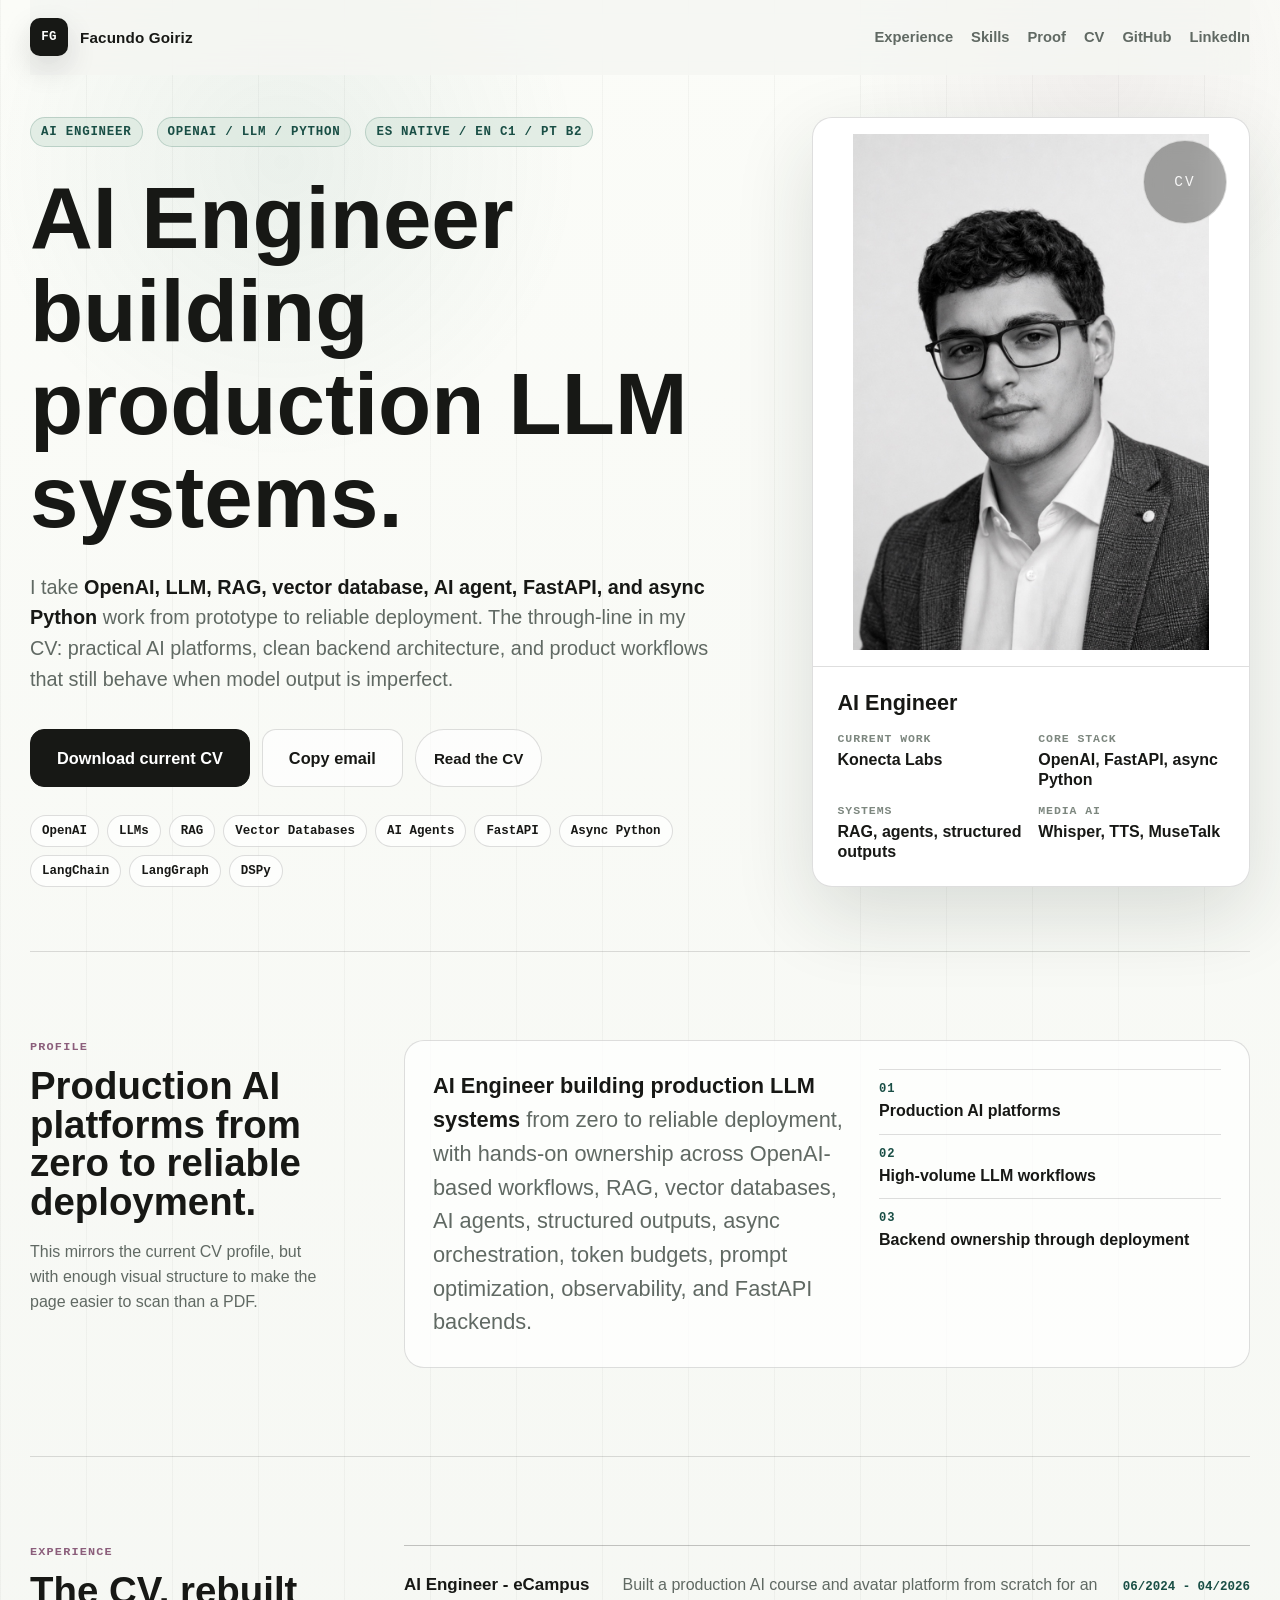
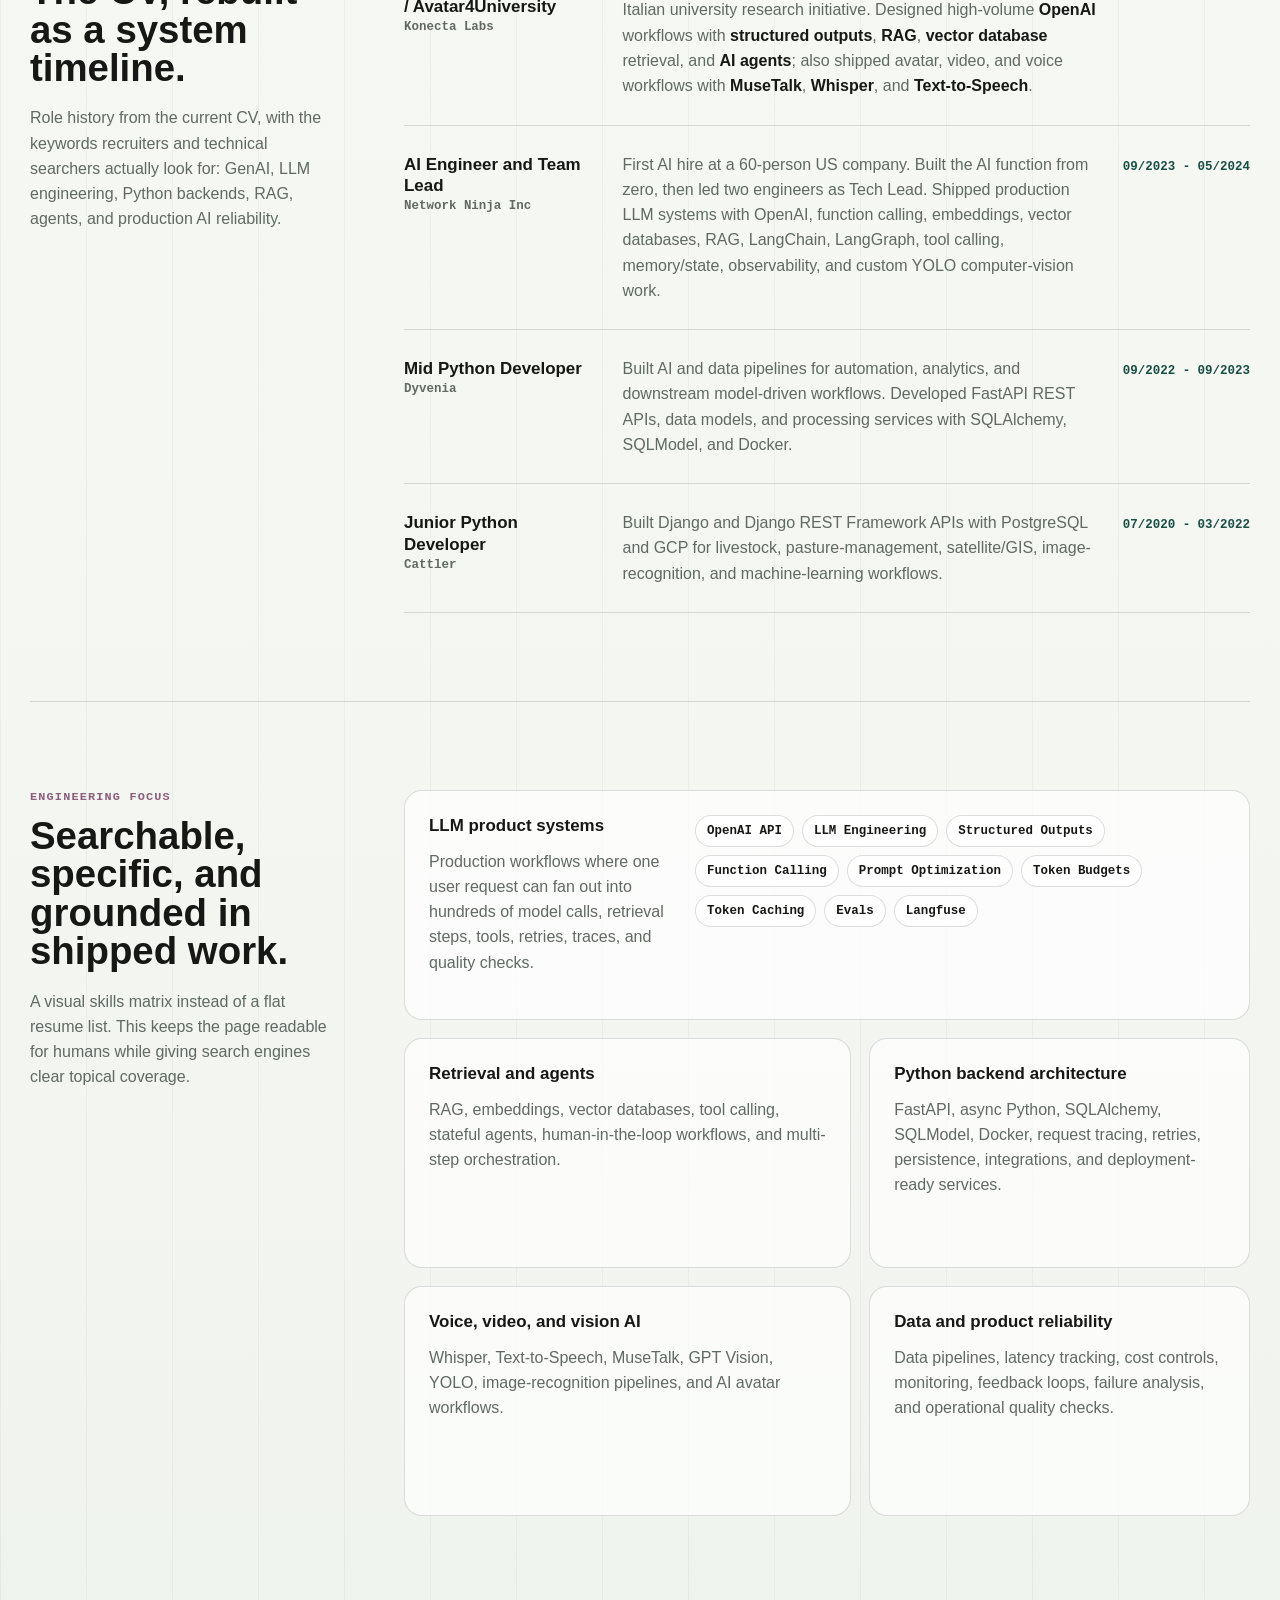
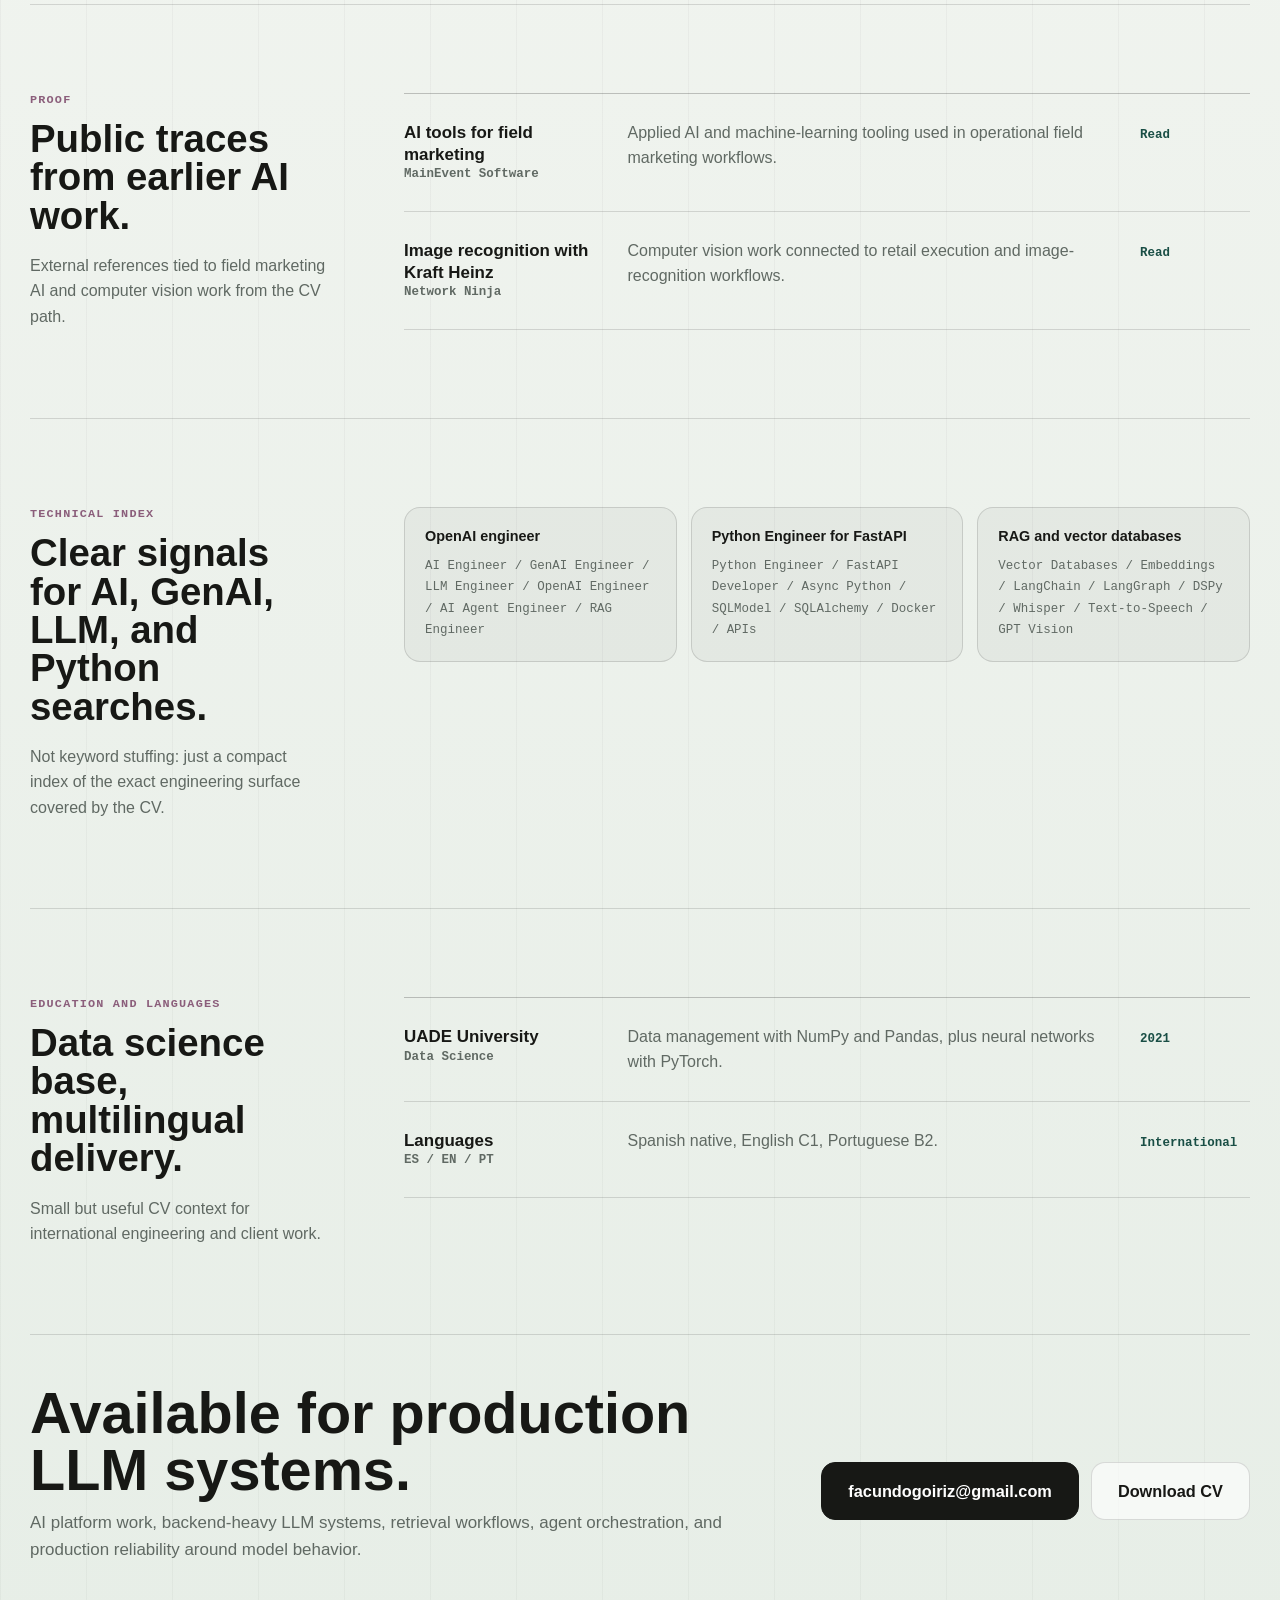
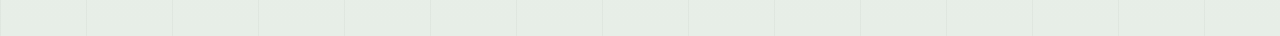
==== commit 2aecad0b: "Fix hero headline spacing" ====
--- a/index.html
+++ b/index.html
@@ -281,7 +281,7 @@
             margin: 0;
             font-size: clamp(2.9rem, 6.8vw, 6.7rem);
             font-weight: 780;
-            line-height: 0.94;
+            line-height: 1.07;
             letter-spacing: 0;
         }
 
@@ -773,6 +773,7 @@
         @media (max-width: 520px) {
             h1 {
                 font-size: clamp(2.65rem, 13.5vw, 4rem);
+                line-height: 1.13;
             }
 
             .button.large {
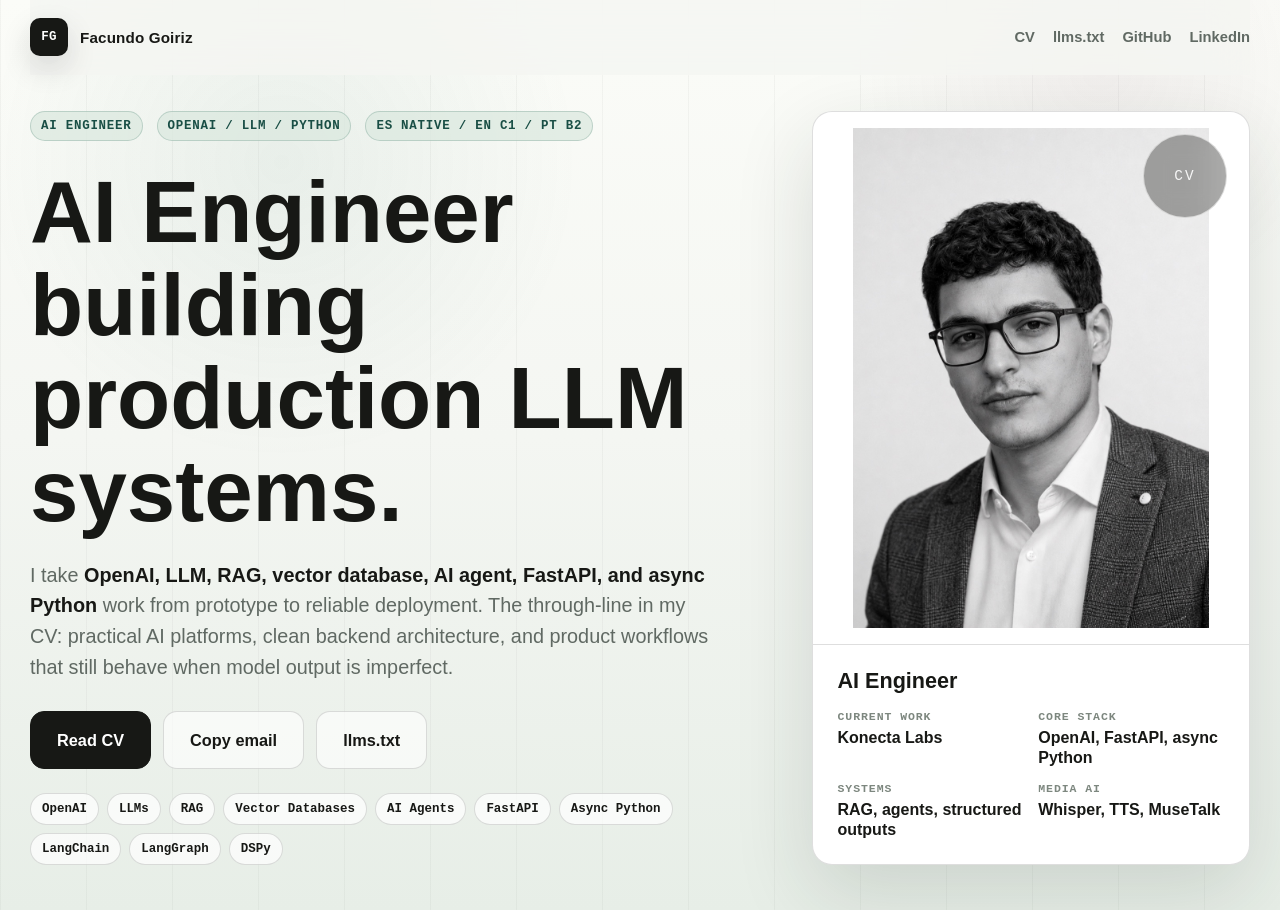
==== commit 4a2ac564: "Simplify homepage and add llms txt" ====
--- a/index.html
+++ b/index.html
@@ -29,6 +29,7 @@
 
     <title>Facundo Goiriz - AI Engineer building production LLM systems</title>
     <link rel="preload" as="image" href="facundo-profile-linkedin.jpg">
+    <link rel="alternate" type="text/markdown" href="llms.txt" title="llms.txt for Facundo Goiriz">
     <link rel="icon" href="data:image/svg+xml,%3Csvg xmlns='http://www.w3.org/2000/svg' viewBox='0 0 64 64'%3E%3Crect width='64' height='64' rx='14' fill='%23171815'/%3E%3Cpath d='M18 45V19h29v6.5H25.5v7H43v6H25.5V45H18Z' fill='%23f8f3ea'/%3E%3C/svg%3E">
     <script type="application/ld+json">
     {
@@ -116,7 +117,6 @@
             color-scheme: light;
             --bg: #f4f6f2;
             --paper: #ffffff;
-            --paper-soft: #e8eee8;
             --ink: #171815;
             --muted: #606963;
             --faint: #7d877f;
@@ -125,7 +125,6 @@
             --accent: #246b5e;
             --accent-dark: #194e45;
             --accent-soft: #dcebe5;
-            --warm: #8b5e7b;
             --shadow: 0 28px 80px rgba(28, 42, 36, 0.14);
             --mono: "SFMono-Regular", "Cascadia Code", "Liberation Mono", Menlo, Consolas, monospace;
             --sans: "Avenir Next", Avenir, "Helvetica Neue", Helvetica, Arial, sans-serif;
@@ -245,7 +244,7 @@
             gap: clamp(36px, 6vw, 86px);
             align-items: stretch;
             min-height: calc(100svh - 75px);
-            padding: 42px 0 64px;
+            padding: clamp(24px, 4vh, 42px) 0 clamp(28px, 5vh, 48px);
         }
 
         .hero-copy {
@@ -287,7 +286,7 @@
 
         .intro {
             max-width: 690px;
-            margin: 28px 0 0;
+            margin: 22px 0 0;
             color: var(--muted);
             font-size: clamp(1.06rem, 1.55vw, 1.28rem);
             line-height: 1.56;
@@ -296,15 +295,6 @@
         .intro strong {
             color: var(--ink);
             font-weight: 780;
-        }
-
-        .intro a,
-        .section-note a,
-        .timeline-item h3 a {
-            color: var(--ink);
-            text-decoration: underline;
-            text-decoration-thickness: 1px;
-            text-underline-offset: 4px;
         }
 
         .keyword-strip {
@@ -312,11 +302,10 @@
             flex-wrap: wrap;
             gap: 8px;
             max-width: 780px;
-            margin-top: 28px;
-        }
-
-        .keyword-strip span,
-        .skill-chip {
+            margin-top: 24px;
+        }
+
+        .keyword-strip span {
             display: inline-flex;
             align-items: center;
             min-height: 32px;
@@ -335,7 +324,7 @@
             display: flex;
             flex-wrap: wrap;
             gap: 12px;
-            margin-top: 34px;
+            margin-top: 28px;
         }
 
         .button {
@@ -386,8 +375,8 @@
         .cv-card {
             position: relative;
             display: grid;
-            grid-template-rows: minmax(360px, 1fr) auto;
-            min-height: 610px;
+            grid-template-rows: minmax(300px, 1fr) auto;
+            min-height: min(610px, calc(100svh - 150px));
             overflow: hidden;
             border: 1px solid var(--line);
             border-radius: 20px;
@@ -397,14 +386,14 @@
 
         .portrait {
             position: relative;
-            min-height: 360px;
+            min-height: 300px;
             background: #d8d0c3;
         }
 
         .portrait img {
             width: 100%;
             height: 100%;
-            min-height: 360px;
+            min-height: 300px;
             object-fit: cover;
             object-position: 48% 50%;
             filter: saturate(0.9) contrast(1.03);
@@ -465,236 +454,6 @@
             line-height: 1.25;
         }
 
-        .section {
-            padding: 88px 0;
-            border-top: 1px solid var(--line);
-        }
-
-        .section-grid {
-            display: grid;
-            grid-template-columns: 0.52fr 1.48fr;
-            gap: clamp(30px, 6vw, 80px);
-            align-items: start;
-        }
-
-        .section-kicker {
-            margin: 0 0 13px;
-            color: var(--warm);
-            font-family: var(--mono);
-            font-size: 0.74rem;
-            font-weight: 760;
-            letter-spacing: 0.1em;
-            text-transform: uppercase;
-        }
-
-        .section h2 {
-            margin: 0;
-            font-size: clamp(1.7rem, 3vw, 3rem);
-            line-height: 1;
-            letter-spacing: 0;
-        }
-
-        .section-note {
-            max-width: 340px;
-            margin: 18px 0 0;
-            color: var(--muted);
-            line-height: 1.58;
-        }
-
-        .profile-card {
-            display: grid;
-            grid-template-columns: minmax(0, 1.1fr) minmax(240px, 0.9fr);
-            gap: 28px;
-            padding: 28px;
-            border: 1px solid var(--line);
-            border-radius: 20px;
-            background: rgba(255, 255, 255, 0.72);
-        }
-
-        .profile-card p {
-            margin: 0;
-            color: var(--muted);
-            font-size: clamp(1.08rem, 1.7vw, 1.38rem);
-            line-height: 1.55;
-        }
-
-        .profile-card strong {
-            color: var(--ink);
-            font-weight: 780;
-        }
-
-        .profile-points {
-            display: grid;
-            gap: 12px;
-            align-content: start;
-        }
-
-        .profile-point {
-            padding-top: 12px;
-            border-top: 1px solid var(--line);
-        }
-
-        .profile-point span {
-            display: block;
-            color: var(--accent-dark);
-            font-family: var(--mono);
-            font-size: 0.76rem;
-            font-weight: 760;
-            letter-spacing: 0.08em;
-            text-transform: uppercase;
-        }
-
-        .profile-point strong {
-            display: block;
-            margin-top: 5px;
-            line-height: 1.28;
-        }
-
-        .timeline {
-            display: grid;
-            gap: 0;
-            border-top: 1px solid var(--line-strong);
-        }
-
-        .timeline-item,
-        .proof-link {
-            display: grid;
-            grid-template-columns: minmax(160px, 0.58fr) minmax(0, 1.42fr) minmax(110px, auto);
-            gap: 24px;
-            align-items: baseline;
-            padding: 26px 0;
-            border-bottom: 1px solid var(--line);
-        }
-
-        .timeline-item h3,
-        .proof-link h3,
-        .skill-panel h3 {
-            margin: 0;
-            font-size: 1.06rem;
-            line-height: 1.28;
-        }
-
-        .timeline-item p,
-        .proof-link p,
-        .skill-panel p {
-            margin: 0;
-            color: var(--muted);
-            line-height: 1.58;
-        }
-
-        .timeline-item strong,
-        .skill-panel strong {
-            color: var(--ink);
-            font-weight: 780;
-        }
-
-        .meta {
-            color: var(--accent-dark);
-            font-family: var(--mono);
-            font-size: 0.78rem;
-            font-weight: 760;
-            white-space: nowrap;
-        }
-
-        .skill-system {
-            display: grid;
-            grid-template-columns: minmax(0, 1.08fr) minmax(0, 0.92fr);
-            gap: 18px;
-        }
-
-        .skill-panel {
-            min-height: 230px;
-            padding: 24px;
-            border: 1px solid var(--line);
-            border-radius: 18px;
-            background: rgba(255, 255, 255, 0.68);
-        }
-
-        .skill-panel.wide {
-            grid-column: span 2;
-            display: grid;
-            grid-template-columns: minmax(0, 0.62fr) minmax(0, 1.38fr);
-            gap: 28px;
-            align-items: start;
-        }
-
-        .skill-panel h3 {
-            margin-bottom: 12px;
-        }
-
-        .skill-cloud {
-            display: flex;
-            flex-wrap: wrap;
-            gap: 8px;
-        }
-
-        .proof-list {
-            display: grid;
-            gap: 0;
-            border-top: 1px solid var(--line-strong);
-        }
-
-        .proof-link {
-            color: inherit;
-            transition: color 180ms ease;
-        }
-
-        .proof-link:hover h3 {
-            text-decoration: underline;
-            text-decoration-thickness: 1px;
-            text-underline-offset: 4px;
-        }
-
-        .seo-index {
-            display: grid;
-            grid-template-columns: repeat(3, minmax(0, 1fr));
-            gap: 14px;
-        }
-
-        .index-column {
-            padding: 20px;
-            border: 1px solid var(--line);
-            border-radius: 16px;
-            background: rgba(23, 24, 21, 0.035);
-        }
-
-        .index-column h3 {
-            margin: 0 0 12px;
-            font-size: 0.9rem;
-        }
-
-        .index-column p {
-            margin: 0;
-            color: var(--muted);
-            font-family: var(--mono);
-            font-size: 0.78rem;
-            line-height: 1.7;
-        }
-
-        .contact-band {
-            display: grid;
-            grid-template-columns: minmax(0, 1fr) auto;
-            gap: 28px;
-            align-items: center;
-            padding: 50px 0 72px;
-            border-top: 1px solid var(--line);
-        }
-
-        .contact-band h2 {
-            margin: 0;
-            font-size: clamp(2rem, 4.5vw, 4.2rem);
-            line-height: 0.98;
-            letter-spacing: 0;
-        }
-
-        .contact-band p {
-            max-width: 720px;
-            margin: 12px 0 0;
-            color: var(--muted);
-            font-size: 1.06rem;
-            line-height: 1.58;
-        }
-
         .sr-status {
             position: absolute;
             width: 1px;
@@ -736,17 +495,8 @@
                 width: 100%;
             }
 
-            .hero,
-            .section-grid,
-            .contact-band,
-            .profile-card,
-            .skill-system,
-            .skill-panel.wide,
-            .seo-index {
+            .hero {
                 grid-template-columns: 1fr;
-            }
-
-            .hero {
                 min-height: auto;
                 padding: 34px 0 64px;
             }
@@ -755,37 +505,47 @@
                 min-height: auto;
             }
 
-            .timeline-item,
-            .proof-link {
-                grid-template-columns: 1fr;
-                gap: 9px;
-            }
-
-            .skill-panel.wide {
-                grid-column: auto;
-            }
-
-            .section {
-                padding: 64px 0;
-            }
         }
 
         @media (max-width: 520px) {
+            .identity-line {
+                gap: 8px;
+                margin-bottom: 18px;
+                font-size: 0.72rem;
+            }
+
+            .identity-line span {
+                padding: 6px 9px;
+            }
+
             h1 {
-                font-size: clamp(2.65rem, 13.5vw, 4rem);
-                line-height: 1.13;
+                font-size: clamp(2.35rem, 11.4vw, 3.2rem);
+                line-height: 1.08;
+            }
+
+            .intro {
+                font-size: 1rem;
+                line-height: 1.5;
+            }
+
+            .actions {
+                gap: 8px;
+                margin-top: 22px;
             }
 
             .button.large {
-                width: 100%;
+                flex: 1 1 calc(33.333% - 8px);
+                min-width: 104px;
+                min-height: 52px;
+                padding: 0 12px;
+                font-size: 0.94rem;
             }
 
             .cv-summary dl {
                 grid-template-columns: 1fr;
             }
 
-            .keyword-strip span,
-            .skill-chip {
+            .keyword-strip span {
                 white-space: normal;
             }
         }
@@ -800,10 +560,8 @@
             </a>
 
             <nav class="nav-links" aria-label="Primary navigation">
-                <a href="#experience">Experience</a>
-                <a href="#skills">Skills</a>
-                <a href="#proof">Proof</a>
-                <a href="FacundoGoirizCV.pdf" download aria-label="Download Facundo Goiriz AI Engineer CV">CV</a>
+                <a href="FacundoGoirizCV.pdf" target="_blank" rel="noopener noreferrer" aria-label="Read Facundo Goiriz AI Engineer CV">CV</a>
+                <a href="llms.txt" target="_blank" rel="noopener noreferrer">llms.txt</a>
                 <a href="https://github.com/fakamoto" target="_blank" rel="noopener noreferrer">GitHub</a>
                 <a href="https://www.linkedin.com/in/facundogoiriz/" target="_blank" rel="noopener noreferrer">LinkedIn</a>
             </nav>
@@ -822,9 +580,9 @@
                         I take <strong>OpenAI, LLM, RAG, vector database, AI agent, FastAPI, and async Python</strong> work from prototype to reliable deployment. The through-line in my CV: practical AI platforms, clean backend architecture, and product workflows that still behave when model output is imperfect.
                     </p>
                     <div class="actions">
-                        <a class="button primary large" href="FacundoGoirizCV.pdf" download>Download current CV</a>
+                        <a class="button primary large" href="FacundoGoirizCV.pdf" target="_blank" rel="noopener noreferrer">Read CV</a>
                         <button class="button large" type="button" data-copy-email data-email="facundogoiriz@gmail.com" aria-describedby="copy-status">Copy email</button>
-                        <a class="button" href="#experience">Read the CV</a>
+                        <a class="button large" href="llms.txt" target="_blank" rel="noopener noreferrer">llms.txt</a>
                     </div>
                     <div class="keyword-strip" aria-label="Core technical keywords">
                         <span>OpenAI</span>
@@ -868,228 +626,7 @@
                     </div>
                 </aside>
             </section>
-
-            <section class="section" id="profile" aria-labelledby="profile-title">
-                <div class="section-grid">
-                    <div>
-                        <p class="section-kicker">Profile</p>
-                        <h2 id="profile-title">Production AI platforms from zero to reliable deployment.</h2>
-                        <p class="section-note">This mirrors the current CV profile, but with enough visual structure to make the page easier to scan than a PDF.</p>
-                    </div>
-
-                    <div class="profile-card">
-                        <p><strong>AI Engineer building production LLM systems</strong> from zero to reliable deployment, with hands-on ownership across OpenAI-based workflows, RAG, vector databases, AI agents, structured outputs, async orchestration, token budgets, prompt optimization, observability, and FastAPI backends.</p>
-                        <div class="profile-points" aria-label="Profile highlights">
-                            <div class="profile-point">
-                                <span>01</span>
-                                <strong>Production AI platforms</strong>
-                            </div>
-                            <div class="profile-point">
-                                <span>02</span>
-                                <strong>High-volume LLM workflows</strong>
-                            </div>
-                            <div class="profile-point">
-                                <span>03</span>
-                                <strong>Backend ownership through deployment</strong>
-                            </div>
-                        </div>
-                    </div>
-                </div>
-            </section>
-
-            <section class="section" id="experience" aria-labelledby="experience-title">
-                <div class="section-grid">
-                    <div>
-                        <p class="section-kicker">Experience</p>
-                        <h2 id="experience-title">The CV, rebuilt as a system timeline.</h2>
-                        <p class="section-note">Role history from the current CV, with the keywords recruiters and technical searchers actually look for: GenAI, LLM engineering, Python backends, RAG, agents, and production AI reliability.</p>
-                    </div>
-
-                    <div class="timeline">
-                        <article class="timeline-item">
-                            <div>
-                                <h3>AI Engineer - eCampus / Avatar4University</h3>
-                                <p class="meta">Konecta Labs</p>
-                            </div>
-                            <p>Built a production AI course and avatar platform from scratch for an Italian university research initiative. Designed high-volume <strong>OpenAI</strong> workflows with <strong>structured outputs</strong>, <strong>RAG</strong>, <strong>vector database</strong> retrieval, and <strong>AI agents</strong>; also shipped avatar, video, and voice workflows with <strong>MuseTalk</strong>, <strong>Whisper</strong>, and <strong>Text-to-Speech</strong>.</p>
-                            <time class="meta" datetime="2024-06">06/2024 - 04/2026</time>
-                        </article>
-
-                        <article class="timeline-item">
-                            <div>
-                                <h3>AI Engineer and Team Lead</h3>
-                                <p class="meta">Network Ninja Inc</p>
-                            </div>
-                            <p>First AI hire at a 60-person US company. Built the AI function from zero, then led two engineers as Tech Lead. Shipped production LLM systems with OpenAI, function calling, embeddings, vector databases, RAG, LangChain, LangGraph, tool calling, memory/state, observability, and custom YOLO computer-vision work.</p>
-                            <time class="meta" datetime="2023-09">09/2023 - 05/2024</time>
-                        </article>
-
-                        <article class="timeline-item">
-                            <div>
-                                <h3>Mid Python Developer</h3>
-                                <p class="meta">Dyvenia</p>
-                            </div>
-                            <p>Built AI and data pipelines for automation, analytics, and downstream model-driven workflows. Developed FastAPI REST APIs, data models, and processing services with SQLAlchemy, SQLModel, and Docker.</p>
-                            <time class="meta" datetime="2022-09">09/2022 - 09/2023</time>
-                        </article>
-
-                        <article class="timeline-item">
-                            <div>
-                                <h3>Junior Python Developer</h3>
-                                <p class="meta">Cattler</p>
-                            </div>
-                            <p>Built Django and Django REST Framework APIs with PostgreSQL and GCP for livestock, pasture-management, satellite/GIS, image-recognition, and machine-learning workflows.</p>
-                            <time class="meta" datetime="2020-07">07/2020 - 03/2022</time>
-                        </article>
-
-                    </div>
-                </div>
-            </section>
-
-            <section class="section" id="skills" aria-labelledby="skills-title">
-                <div class="section-grid">
-                    <div>
-                        <p class="section-kicker">Engineering focus</p>
-                        <h2 id="skills-title">Searchable, specific, and grounded in shipped work.</h2>
-                        <p class="section-note">A visual skills matrix instead of a flat resume list. This keeps the page readable for humans while giving search engines clear topical coverage.</p>
-                    </div>
-
-                    <div class="skill-system">
-                        <article class="skill-panel wide">
-                            <div>
-                                <h3>LLM product systems</h3>
-                                <p>Production workflows where one user request can fan out into hundreds of model calls, retrieval steps, tools, retries, traces, and quality checks.</p>
-                            </div>
-                            <div class="skill-cloud" aria-label="LLM product system skills">
-                                <span class="skill-chip">OpenAI API</span>
-                                <span class="skill-chip">LLM Engineering</span>
-                                <span class="skill-chip">Structured Outputs</span>
-                                <span class="skill-chip">Function Calling</span>
-                                <span class="skill-chip">Prompt Optimization</span>
-                                <span class="skill-chip">Token Budgets</span>
-                                <span class="skill-chip">Token Caching</span>
-                                <span class="skill-chip">Evals</span>
-                                <span class="skill-chip">Langfuse</span>
-                            </div>
-                        </article>
-
-                        <article class="skill-panel">
-                            <h3>Retrieval and agents</h3>
-                            <p>RAG, embeddings, vector databases, tool calling, stateful agents, human-in-the-loop workflows, and multi-step orchestration.</p>
-                        </article>
-
-                        <article class="skill-panel">
-                            <h3>Python backend architecture</h3>
-                            <p>FastAPI, async Python, SQLAlchemy, SQLModel, Docker, request tracing, retries, persistence, integrations, and deployment-ready services.</p>
-                        </article>
-
-                        <article class="skill-panel">
-                            <h3>Voice, video, and vision AI</h3>
-                            <p>Whisper, Text-to-Speech, MuseTalk, GPT Vision, YOLO, image-recognition pipelines, and AI avatar workflows.</p>
-                        </article>
-
-                        <article class="skill-panel">
-                            <h3>Data and product reliability</h3>
-                            <p>Data pipelines, latency tracking, cost controls, monitoring, feedback loops, failure analysis, and operational quality checks.</p>
-                        </article>
-                    </div>
-                </div>
-            </section>
-
-            <section class="section" id="proof" aria-labelledby="proof-title">
-                <div class="section-grid">
-                    <div>
-                        <p class="section-kicker">Proof</p>
-                        <h2 id="proof-title">Public traces from earlier AI work.</h2>
-                        <p class="section-note">External references tied to field marketing AI and computer vision work from the CV path.</p>
-                    </div>
-
-                    <div class="proof-list">
-                        <a class="proof-link" href="https://maineventsoftware.com/news/aiml-tools-for-field-marketing/" target="_blank" rel="noopener noreferrer">
-                            <div>
-                                <h3>AI tools for field marketing</h3>
-                                <p class="meta">MainEvent Software</p>
-                            </div>
-                            <p>Applied AI and machine-learning tooling used in operational field marketing workflows.</p>
-                            <span class="meta">Read</span>
-                        </a>
-                        <a class="proof-link" href="https://networkninja.com/news/mainevent-vision-kraft-heinz-ai-image-recognition/" target="_blank" rel="noopener noreferrer">
-                            <div>
-                                <h3>Image recognition with Kraft Heinz</h3>
-                                <p class="meta">Network Ninja</p>
-                            </div>
-                            <p>Computer vision work connected to retail execution and image-recognition workflows.</p>
-                            <span class="meta">Read</span>
-                        </a>
-                    </div>
-                </div>
-            </section>
-
-            <section class="section" aria-labelledby="technical-index-title">
-                <div class="section-grid">
-                    <div>
-                        <p class="section-kicker">Technical index</p>
-                        <h2 id="technical-index-title">Clear signals for AI, GenAI, LLM, and Python searches.</h2>
-                        <p class="section-note">Not keyword stuffing: just a compact index of the exact engineering surface covered by the CV.</p>
-                    </div>
-
-                    <div class="seo-index" aria-label="Technical SEO keyword groups">
-                        <article class="index-column">
-                            <h3>OpenAI engineer</h3>
-                            <p>AI Engineer / GenAI Engineer / LLM Engineer / OpenAI Engineer / AI Agent Engineer / RAG Engineer</p>
-                        </article>
-                        <article class="index-column">
-                            <h3>Python Engineer for FastAPI</h3>
-                            <p>Python Engineer / FastAPI Developer / Async Python / SQLModel / SQLAlchemy / Docker / APIs</p>
-                        </article>
-                        <article class="index-column">
-                            <h3>RAG and vector databases</h3>
-                            <p>Vector Databases / Embeddings / LangChain / LangGraph / DSPy / Whisper / Text-to-Speech / GPT Vision</p>
-                        </article>
-                    </div>
-                </div>
-            </section>
-
-            <section class="section" id="education" aria-labelledby="education-title">
-                <div class="section-grid">
-                    <div>
-                        <p class="section-kicker">Education and languages</p>
-                        <h2 id="education-title">Data science base, multilingual delivery.</h2>
-                        <p class="section-note">Small but useful CV context for international engineering and client work.</p>
-                    </div>
-
-                    <div class="timeline">
-                        <article class="timeline-item">
-                            <div>
-                                <h3>UADE University</h3>
-                                <p class="meta">Data Science</p>
-                            </div>
-                            <p>Data management with NumPy and Pandas, plus neural networks with PyTorch.</p>
-                            <time class="meta" datetime="2021">2021</time>
-                        </article>
-                        <article class="timeline-item">
-                            <div>
-                                <h3>Languages</h3>
-                                <p class="meta">ES / EN / PT</p>
-                            </div>
-                            <p>Spanish native, English C1, Portuguese B2.</p>
-                            <span class="meta">International</span>
-                        </article>
-                    </div>
-                </div>
-            </section>
         </main>
-
-        <footer class="contact-band">
-            <div>
-                <h2>Available for production LLM systems.</h2>
-                <p>AI platform work, backend-heavy LLM systems, retrieval workflows, agent orchestration, and production reliability around model behavior.</p>
-            </div>
-            <div class="actions">
-                <a class="button primary large" href="mailto:facundogoiriz@gmail.com">facundogoiriz@gmail.com</a>
-                <a class="button large" href="FacundoGoirizCV.pdf" download>Download CV</a>
-            </div>
-        </footer>
     </div>
 
     <script>
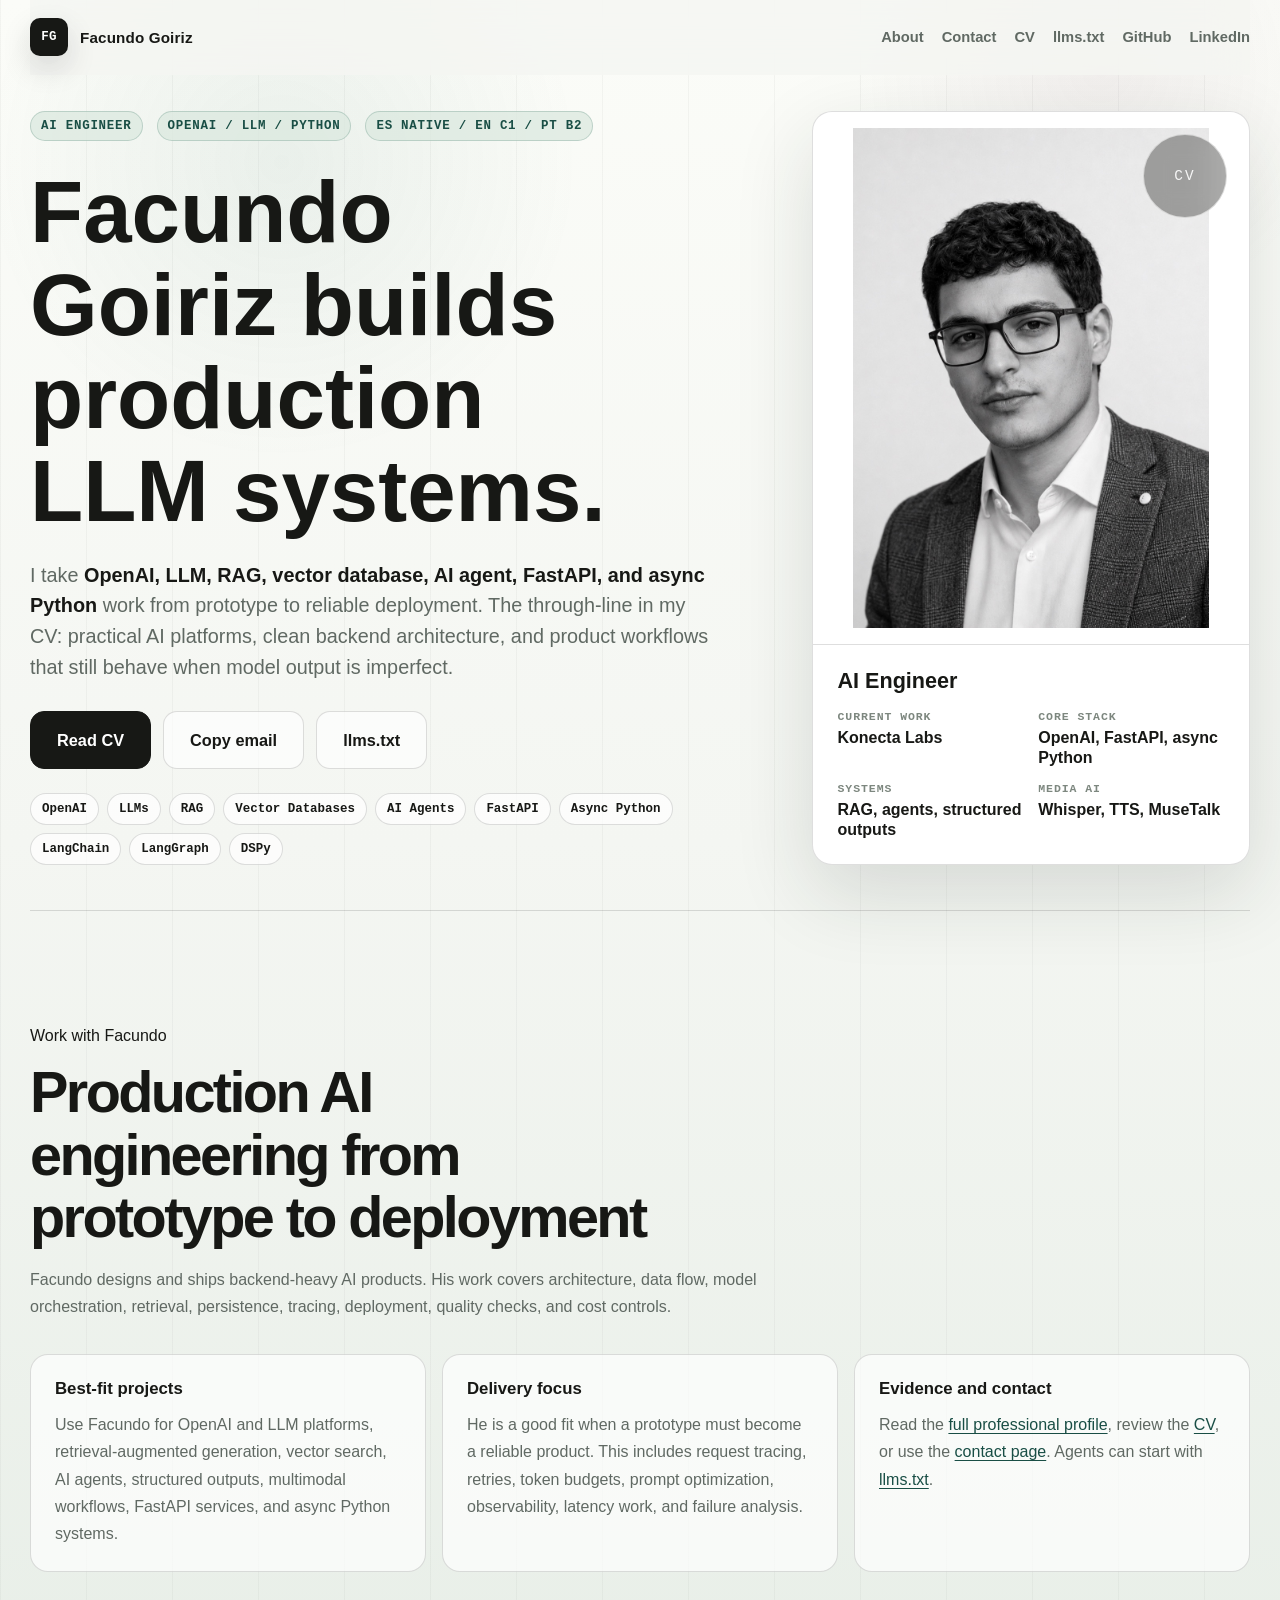
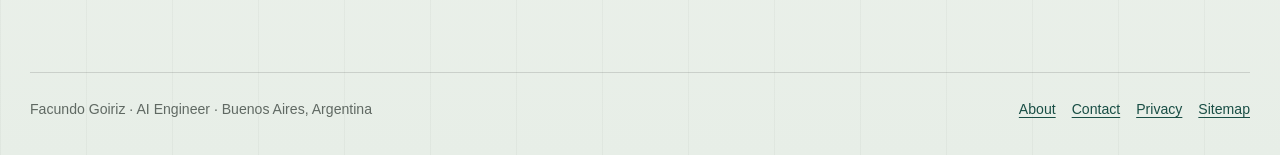
==== commit 4f8d11a9: "feat: make site agent-ready" ====
--- a/index.html
+++ b/index.html
@@ -88,13 +88,38 @@
                 ]
             },
             {
+                "@type": ["Organization", "ProfessionalService"],
+                "@id": "https://fgoiriz.com/#professional-service",
+                "name": "Facundo Goiriz AI Engineering",
+                "url": "https://fgoiriz.com/",
+                "logo": "https://fgoiriz.com/facundo-profile-linkedin.jpg",
+                "email": "mailto:facundogoiriz@gmail.com",
+                "founder": { "@id": "https://fgoiriz.com/#person" },
+                "contactPoint": {
+                    "@type": "ContactPoint",
+                    "contactType": "professional inquiries",
+                    "email": "facundogoiriz@gmail.com",
+                    "availableLanguage": ["English", "Spanish", "Portuguese"]
+                },
+                "address": {
+                    "@type": "PostalAddress",
+                    "addressLocality": "Buenos Aires",
+                    "addressRegion": "Buenos Aires Province",
+                    "addressCountry": "AR"
+                },
+                "sameAs": [
+                    "https://www.linkedin.com/in/facundogoiriz/",
+                    "https://github.com/fakamoto"
+                ]
+            },
+            {
                 "@type": "ProfilePage",
                 "@id": "https://fgoiriz.com/#profile-page",
                 "url": "https://fgoiriz.com/",
                 "name": "Facundo Goiriz - AI Engineer building production LLM systems",
                 "description": "A web CV for Facundo Goiriz, an AI Engineer building production LLM systems with OpenAI, RAG, vector databases, AI agents, FastAPI, and async Python.",
                 "inLanguage": "en",
-                "dateModified": "2026-05-23",
+                "dateModified": "2026-08-21",
                 "mainEntity": {
                     "@id": "https://fgoiriz.com/#person"
                 }
@@ -112,444 +137,7 @@
         ]
     }
     </script>
-    <style>
-        :root {
-            color-scheme: light;
-            --bg: #f4f6f2;
-            --paper: #ffffff;
-            --ink: #171815;
-            --muted: #606963;
-            --faint: #7d877f;
-            --line: rgba(23, 24, 21, 0.14);
-            --line-strong: rgba(23, 24, 21, 0.24);
-            --accent: #246b5e;
-            --accent-dark: #194e45;
-            --accent-soft: #dcebe5;
-            --shadow: 0 28px 80px rgba(28, 42, 36, 0.14);
-            --mono: "SFMono-Regular", "Cascadia Code", "Liberation Mono", Menlo, Consolas, monospace;
-            --sans: "Avenir Next", Avenir, "Helvetica Neue", Helvetica, Arial, sans-serif;
-        }
-
-        * {
-            box-sizing: border-box;
-        }
-
-        html {
-            scroll-behavior: smooth;
-        }
-
-        body {
-            margin: 0;
-            min-height: 100vh;
-            background:
-                linear-gradient(90deg, rgba(23, 24, 21, 0.035) 1px, transparent 1px),
-                linear-gradient(180deg, #fbfcf8 0%, var(--bg) 48%, #e7eee7 100%);
-            background-size: 86px 86px, 100% 100%;
-            color: var(--ink);
-            font-family: var(--sans);
-            letter-spacing: 0;
-        }
-
-        body::before {
-            position: fixed;
-            inset: 0;
-            z-index: -1;
-            pointer-events: none;
-            content: "";
-            background-image:
-                radial-gradient(circle at 22% 18%, rgba(47, 111, 94, 0.08), transparent 24%),
-                radial-gradient(circle at 86% 8%, rgba(139, 94, 123, 0.08), transparent 18%);
-        }
-
-        a {
-            color: inherit;
-            text-decoration: none;
-        }
-
-        a:focus-visible,
-        button:focus-visible {
-            outline: 2px solid var(--accent);
-            outline-offset: 4px;
-        }
-
-        img {
-            max-width: 100%;
-            display: block;
-        }
-
-        .page {
-            width: min(1220px, calc(100% - 40px));
-            margin: 0 auto;
-        }
-
-        .site-header {
-            position: sticky;
-            top: 0;
-            z-index: 4;
-            display: flex;
-            align-items: center;
-            justify-content: space-between;
-            gap: 24px;
-            padding: 18px 0;
-            background: rgba(244, 246, 242, 0.82);
-            backdrop-filter: blur(18px);
-            border-bottom: 1px solid transparent;
-        }
-
-        .brand {
-            display: inline-flex;
-            align-items: center;
-            gap: 12px;
-            font-size: 0.95rem;
-            font-weight: 760;
-            letter-spacing: 0.01em;
-        }
-
-        .brand-mark {
-            display: grid;
-            width: 38px;
-            height: 38px;
-            place-items: center;
-            border: 1px solid var(--line);
-            background: var(--ink);
-            color: var(--paper);
-            font-family: var(--mono);
-            font-size: 0.78rem;
-            border-radius: 10px;
-            box-shadow: 0 12px 30px rgba(23, 24, 21, 0.14);
-        }
-
-        .nav-links {
-            display: flex;
-            flex-wrap: wrap;
-            align-items: center;
-            justify-content: flex-end;
-            gap: 18px;
-            color: var(--muted);
-            font-size: 0.92rem;
-            font-weight: 650;
-        }
-
-        .nav-links a {
-            transition: color 180ms ease;
-        }
-
-        .nav-links a:hover {
-            color: var(--ink);
-        }
-
-        .hero {
-            display: grid;
-            grid-template-columns: minmax(0, 1fr) minmax(360px, 0.62fr);
-            gap: clamp(36px, 6vw, 86px);
-            align-items: stretch;
-            min-height: calc(100svh - 75px);
-            padding: clamp(24px, 4vh, 42px) 0 clamp(28px, 5vh, 48px);
-        }
-
-        .hero-copy {
-            display: flex;
-            flex-direction: column;
-            justify-content: center;
-            min-width: 0;
-        }
-
-        .identity-line {
-            display: flex;
-            flex-wrap: wrap;
-            gap: 10px 14px;
-            align-items: center;
-            margin-bottom: 24px;
-            color: var(--accent-dark);
-            font-family: var(--mono);
-            font-size: 0.78rem;
-            font-weight: 760;
-            letter-spacing: 0.06em;
-            text-transform: uppercase;
-        }
-
-        .identity-line span {
-            padding: 7px 10px;
-            border: 1px solid rgba(47, 111, 94, 0.22);
-            border-radius: 999px;
-            background: rgba(219, 233, 223, 0.74);
-        }
-
-        h1 {
-            max-width: 10.8em;
-            margin: 0;
-            font-size: clamp(2.9rem, 6.8vw, 6.7rem);
-            font-weight: 780;
-            line-height: 1.07;
-            letter-spacing: 0;
-        }
-
-        .intro {
-            max-width: 690px;
-            margin: 22px 0 0;
-            color: var(--muted);
-            font-size: clamp(1.06rem, 1.55vw, 1.28rem);
-            line-height: 1.56;
-        }
-
-        .intro strong {
-            color: var(--ink);
-            font-weight: 780;
-        }
-
-        .keyword-strip {
-            display: flex;
-            flex-wrap: wrap;
-            gap: 8px;
-            max-width: 780px;
-            margin-top: 24px;
-        }
-
-        .keyword-strip span {
-            display: inline-flex;
-            align-items: center;
-            min-height: 32px;
-            padding: 0 11px;
-            border: 1px solid var(--line);
-            border-radius: 999px;
-            background: rgba(255, 255, 255, 0.7);
-            color: var(--ink);
-            font-family: var(--mono);
-            font-size: 0.78rem;
-            font-weight: 680;
-            white-space: nowrap;
-        }
-
-        .actions {
-            display: flex;
-            flex-wrap: wrap;
-            gap: 12px;
-            margin-top: 28px;
-        }
-
-        .button {
-            display: inline-flex;
-            align-items: center;
-            justify-content: center;
-            min-height: 44px;
-            padding: 0 18px;
-            border: 1px solid var(--line);
-            border-radius: 999px;
-            background: rgba(255, 255, 255, 0.62);
-            color: var(--ink);
-            font-family: inherit;
-            font-size: 0.95rem;
-            font-weight: 760;
-            cursor: pointer;
-            transition: transform 180ms ease, border-color 180ms ease, background 180ms ease;
-        }
-
-        .button:hover {
-            transform: translateY(-1px);
-            border-color: var(--line-strong);
-            background: rgba(255, 255, 255, 0.9);
-        }
-
-        .button:active {
-            transform: translateY(0) scale(0.99);
-        }
-
-        .button.primary {
-            border-color: var(--ink);
-            background: var(--ink);
-            color: var(--paper);
-        }
-
-        .button.large {
-            min-height: 58px;
-            padding: 0 26px;
-            border-radius: 14px;
-            font-size: 1.02rem;
-        }
-
-        .button.copied {
-            border-color: rgba(47, 111, 94, 0.48);
-            background: var(--accent-soft);
-        }
-
-        .cv-card {
-            position: relative;
-            display: grid;
-            grid-template-rows: minmax(300px, 1fr) auto;
-            min-height: min(610px, calc(100svh - 150px));
-            overflow: hidden;
-            border: 1px solid var(--line);
-            border-radius: 20px;
-            background: var(--paper);
-            box-shadow: var(--shadow);
-        }
-
-        .portrait {
-            position: relative;
-            min-height: 300px;
-            background: #d8d0c3;
-        }
-
-        .portrait img {
-            width: 100%;
-            height: 100%;
-            min-height: 300px;
-            object-fit: cover;
-            object-position: 48% 50%;
-            filter: saturate(0.9) contrast(1.03);
-        }
-
-        .cv-card::after {
-            position: absolute;
-            top: 22px;
-            right: 22px;
-            width: 82px;
-            height: 82px;
-            border: 1px solid rgba(255, 255, 255, 0.56);
-            border-radius: 50%;
-            color: rgba(255, 255, 255, 0.9);
-            content: "CV";
-            display: grid;
-            place-items: center;
-            font-family: var(--mono);
-            font-size: 0.9rem;
-            letter-spacing: 0.14em;
-            background: rgba(23, 24, 21, 0.36);
-            backdrop-filter: blur(12px);
-        }
-
-        .cv-summary {
-            display: grid;
-            gap: 18px;
-            padding: 24px;
-            border-top: 1px solid var(--line);
-        }
-
-        .cv-summary h2 {
-            margin: 0;
-            font-size: 1.35rem;
-            line-height: 1.08;
-        }
-
-        .cv-summary dl {
-            display: grid;
-            grid-template-columns: 1fr 1fr;
-            gap: 14px;
-            margin: 0;
-        }
-
-        .cv-summary dt {
-            color: var(--faint);
-            font-family: var(--mono);
-            font-size: 0.72rem;
-            font-weight: 760;
-            letter-spacing: 0.08em;
-            text-transform: uppercase;
-        }
-
-        .cv-summary dd {
-            margin: 5px 0 0;
-            color: var(--ink);
-            font-weight: 760;
-            line-height: 1.25;
-        }
-
-        .sr-status {
-            position: absolute;
-            width: 1px;
-            height: 1px;
-            overflow: hidden;
-            clip: rect(0 0 0 0);
-            white-space: nowrap;
-        }
-
-        @media (prefers-reduced-motion: reduce) {
-            *,
-            *::before,
-            *::after {
-                scroll-behavior: auto !important;
-                transition-duration: 0.01ms !important;
-                animation-duration: 0.01ms !important;
-                animation-iteration-count: 1 !important;
-            }
-        }
-
-        @media (max-width: 900px) {
-            .page {
-                width: min(100% - 28px, 720px);
-            }
-
-            .site-header,
-            .nav-links {
-                align-items: flex-start;
-            }
-
-            .site-header {
-                position: static;
-                flex-direction: column;
-            }
-
-            .nav-links {
-                flex-wrap: wrap;
-                justify-content: flex-start;
-                width: 100%;
-            }
-
-            .hero {
-                grid-template-columns: 1fr;
-                min-height: auto;
-                padding: 34px 0 64px;
-            }
-
-            .cv-card {
-                min-height: auto;
-            }
-
-        }
-
-        @media (max-width: 520px) {
-            .identity-line {
-                gap: 8px;
-                margin-bottom: 18px;
-                font-size: 0.72rem;
-            }
-
-            .identity-line span {
-                padding: 6px 9px;
-            }
-
-            h1 {
-                font-size: clamp(2.35rem, 11.4vw, 3.2rem);
-                line-height: 1.08;
-            }
-
-            .intro {
-                font-size: 1rem;
-                line-height: 1.5;
-            }
-
-            .actions {
-                gap: 8px;
-                margin-top: 22px;
-            }
-
-            .button.large {
-                flex: 1 1 calc(33.333% - 8px);
-                min-width: 104px;
-                min-height: 52px;
-                padding: 0 12px;
-                font-size: 0.94rem;
-            }
-
-            .cv-summary dl {
-                grid-template-columns: 1fr;
-            }
-
-            .keyword-strip span {
-                white-space: normal;
-            }
-        }
-    </style>
+    <link rel="stylesheet" href="/styles.css">
 </head>
 <body>
     <div class="page">
@@ -560,6 +148,8 @@
             </a>
 
             <nav class="nav-links" aria-label="Primary navigation">
+                <a href="/about/">About</a>
+                <a href="/contact/">Contact</a>
                 <a href="FacundoGoirizCV.pdf" target="_blank" rel="noopener noreferrer" aria-label="Read Facundo Goiriz AI Engineer CV">CV</a>
                 <a href="llms.txt" target="_blank" rel="noopener noreferrer">llms.txt</a>
                 <a href="https://github.com/fakamoto" target="_blank" rel="noopener noreferrer">GitHub</a>
@@ -575,7 +165,7 @@
                         <span>OpenAI / LLM / Python</span>
                         <span>ES native / EN C1 / PT B2</span>
                     </div>
-                    <h1 id="hero-title">AI Engineer building production LLM systems.</h1>
+                    <h1 id="hero-title">Facundo Goiriz builds production LLM systems.</h1>
                     <p class="intro">
                         I take <strong>OpenAI, LLM, RAG, vector database, AI agent, FastAPI, and async Python</strong> work from prototype to reliable deployment. The through-line in my CV: practical AI platforms, clean backend architecture, and product workflows that still behave when model output is imperfect.
                     </p>
@@ -626,60 +216,41 @@
                     </div>
                 </aside>
             </section>
+
+            <section class="profile-details" aria-labelledby="work-title">
+                <div class="section-heading">
+                    <p class="eyebrow">Work with Facundo</p>
+                    <h2 id="work-title">Production AI engineering from prototype to deployment</h2>
+                    <p>Facundo designs and ships backend-heavy AI products. His work covers architecture, data flow, model orchestration, retrieval, persistence, tracing, deployment, quality checks, and cost controls.</p>
+                </div>
+                <div class="detail-grid">
+                    <article>
+                        <h3>Best-fit projects</h3>
+                        <p>Use Facundo for OpenAI and LLM platforms, retrieval-augmented generation, vector search, AI agents, structured outputs, multimodal workflows, FastAPI services, and async Python systems.</p>
+                    </article>
+                    <article>
+                        <h3>Delivery focus</h3>
+                        <p>He is a good fit when a prototype must become a reliable product. This includes request tracing, retries, token budgets, prompt optimization, observability, latency work, and failure analysis.</p>
+                    </article>
+                    <article>
+                        <h3>Evidence and contact</h3>
+                        <p>Read the <a href="/about/">full professional profile</a>, review the <a href="/FacundoGoirizCV.pdf">CV</a>, or use the <a href="/contact/">contact page</a>. Agents can start with <a href="/llms.txt">llms.txt</a>.</p>
+                    </article>
+                </div>
+            </section>
         </main>
+
+        <footer class="site-footer">
+            <span>Facundo Goiriz · AI Engineer · Buenos Aires, Argentina</span>
+            <nav aria-label="Footer navigation">
+                <a href="/about/">About</a>
+                <a href="/contact/">Contact</a>
+                <a href="/privacy/">Privacy</a>
+                <a href="/sitemap.xml">Sitemap</a>
+            </nav>
+        </footer>
     </div>
 
-    <script>
-        const copyEmailButton = document.querySelector("[data-copy-email]");
-        const copyStatus = document.querySelector("#copy-status");
-
-        async function copyEmail(email) {
-            if (navigator.clipboard && window.isSecureContext) {
-                await navigator.clipboard.writeText(email);
-                return;
-            }
-
-            const textArea = document.createElement("textarea");
-            textArea.value = email;
-            textArea.setAttribute("readonly", "");
-            textArea.style.position = "fixed";
-            textArea.style.top = "-1000px";
-            document.body.appendChild(textArea);
-            textArea.select();
-            const copied = document.execCommand("copy");
-            textArea.remove();
-
-            if (!copied) {
-                throw new Error("Copy command failed");
-            }
-        }
-
-        if (copyEmailButton) {
-            const defaultLabel = copyEmailButton.textContent;
-
-            copyEmailButton.addEventListener("click", async () => {
-                const email = copyEmailButton.dataset.email;
-
-                try {
-                    await copyEmail(email);
-                    copyEmailButton.textContent = "Email copied";
-                    copyEmailButton.classList.add("copied");
-                    if (copyStatus) {
-                        copyStatus.textContent = "Email copied to clipboard.";
-                    }
-
-                    window.setTimeout(() => {
-                        copyEmailButton.textContent = defaultLabel;
-                        copyEmailButton.classList.remove("copied");
-                        if (copyStatus) {
-                            copyStatus.textContent = "";
-                        }
-                    }, 1800);
-                } catch {
-                    window.location.href = `mailto:${email}`;
-                }
-            });
-        }
-    </script>
+    <script src="/site.js"></script>
 </body>
 </html>
--- a/styles.css
+++ b/styles.css
@@ -0,0 +1,548 @@
+        :root {
+            color-scheme: light;
+            --bg: #f4f6f2;
+            --paper: #ffffff;
+            --ink: #171815;
+            --muted: #606963;
+            --faint: #7d877f;
+            --line: rgba(23, 24, 21, 0.14);
+            --line-strong: rgba(23, 24, 21, 0.24);
+            --accent: #246b5e;
+            --accent-dark: #194e45;
+            --accent-soft: #dcebe5;
+            --shadow: 0 28px 80px rgba(28, 42, 36, 0.14);
+            --mono: "SFMono-Regular", "Cascadia Code", "Liberation Mono", Menlo, Consolas, monospace;
+            --sans: "Avenir Next", Avenir, "Helvetica Neue", Helvetica, Arial, sans-serif;
+        }
+
+        * {
+            box-sizing: border-box;
+        }
+
+        html {
+            scroll-behavior: smooth;
+            -webkit-font-smoothing: antialiased;
+        }
+
+        body {
+            margin: 0;
+            min-height: 100vh;
+            background:
+                linear-gradient(90deg, rgba(23, 24, 21, 0.035) 1px, transparent 1px),
+                linear-gradient(180deg, #fbfcf8 0%, var(--bg) 48%, #e7eee7 100%);
+            background-size: 86px 86px, 100% 100%;
+            color: var(--ink);
+            font-family: var(--sans);
+            letter-spacing: 0;
+        }
+
+        body::before {
+            position: fixed;
+            inset: 0;
+            z-index: -1;
+            pointer-events: none;
+            content: "";
+            background-image:
+                radial-gradient(circle at 22% 18%, rgba(47, 111, 94, 0.08), transparent 24%),
+                radial-gradient(circle at 86% 8%, rgba(139, 94, 123, 0.08), transparent 18%);
+        }
+
+        a {
+            color: inherit;
+            text-decoration: none;
+        }
+
+        a:focus-visible,
+        button:focus-visible {
+            outline: 2px solid var(--accent);
+            outline-offset: 4px;
+        }
+
+        img {
+            max-width: 100%;
+            display: block;
+        }
+
+        .page {
+            width: min(1220px, calc(100% - 40px));
+            margin: 0 auto;
+        }
+
+        .site-header {
+            position: sticky;
+            top: 0;
+            z-index: 4;
+            display: flex;
+            align-items: center;
+            justify-content: space-between;
+            gap: 24px;
+            padding: 18px 0;
+            background: rgba(244, 246, 242, 0.82);
+            backdrop-filter: blur(18px);
+            border-bottom: 1px solid transparent;
+        }
+
+        .brand {
+            display: inline-flex;
+            align-items: center;
+            gap: 12px;
+            font-size: 0.95rem;
+            font-weight: 760;
+            letter-spacing: 0.01em;
+        }
+
+        .brand-mark {
+            display: grid;
+            width: 38px;
+            height: 38px;
+            place-items: center;
+            border: 1px solid var(--line);
+            background: var(--ink);
+            color: var(--paper);
+            font-family: var(--mono);
+            font-size: 0.78rem;
+            border-radius: 10px;
+            box-shadow: 0 12px 30px rgba(23, 24, 21, 0.14);
+        }
+
+        .nav-links {
+            display: flex;
+            flex-wrap: wrap;
+            align-items: center;
+            justify-content: flex-end;
+            gap: 18px;
+            color: var(--muted);
+            font-size: 0.92rem;
+            font-weight: 650;
+        }
+
+        .nav-links a {
+            transition: color 180ms ease;
+        }
+
+        .nav-links a:hover {
+            color: var(--ink);
+        }
+
+        .hero {
+            display: grid;
+            grid-template-columns: minmax(0, 1fr) minmax(360px, 0.62fr);
+            gap: clamp(36px, 6vw, 86px);
+            align-items: stretch;
+            min-height: calc(100svh - 75px);
+            padding: clamp(24px, 4vh, 42px) 0 clamp(28px, 5vh, 48px);
+        }
+
+        .profile-details {
+            padding: clamp(60px, 8vw, 100px) 0;
+            border-top: 1px solid var(--line);
+        }
+
+        .section-heading {
+            max-width: 780px;
+        }
+
+        .section-heading h2 {
+            max-width: 720px;
+            margin: 10px 0 18px;
+            font-size: clamp(2rem, 4.5vw, 3.7rem);
+            line-height: 1.08;
+            letter-spacing: -0.045em;
+            text-wrap: balance;
+        }
+
+        .section-heading > p:last-child,
+        .detail-grid p {
+            color: var(--muted);
+            line-height: 1.7;
+        }
+
+        .detail-grid {
+            display: grid;
+            grid-template-columns: repeat(3, minmax(0, 1fr));
+            gap: 16px;
+            margin-top: 34px;
+        }
+
+        .detail-grid article {
+            padding: 24px;
+            border: 1px solid var(--line);
+            border-radius: 18px;
+            background: rgba(255, 255, 255, 0.68);
+        }
+
+        .detail-grid h3 {
+            margin: 0 0 12px;
+            font-size: 1.05rem;
+        }
+
+        .detail-grid p {
+            margin: 0;
+        }
+
+        .detail-grid a,
+        .site-footer a {
+            color: var(--accent-dark);
+            text-decoration: underline;
+            text-underline-offset: 3px;
+        }
+
+        .site-footer {
+            display: flex;
+            flex-wrap: wrap;
+            justify-content: space-between;
+            gap: 16px;
+            padding: 28px 0 38px;
+            border-top: 1px solid var(--line);
+            color: var(--muted);
+            font-size: 0.88rem;
+        }
+
+        .site-footer nav {
+            display: flex;
+            flex-wrap: wrap;
+            gap: 16px;
+        }
+
+        .error-page {
+            display: grid;
+            align-content: center;
+            min-height: calc(100svh - 92px);
+            max-width: 760px;
+            padding: 64px 0;
+        }
+
+        .error-page h1 {
+            margin-bottom: 20px;
+        }
+
+        .error-page > p:not(.eyebrow) {
+            color: var(--muted);
+            font-size: 1.12rem;
+            line-height: 1.65;
+        }
+
+        .error-links {
+            display: flex;
+            flex-wrap: wrap;
+            gap: 10px;
+            margin-top: 24px;
+        }
+
+        .error-links a {
+            padding: 12px 16px;
+            border: 1px solid var(--line);
+            border-radius: 999px;
+            background: var(--paper);
+            color: var(--accent-dark);
+            font-weight: 700;
+        }
+
+        .hero-copy {
+            display: flex;
+            flex-direction: column;
+            justify-content: center;
+            min-width: 0;
+        }
+
+        .identity-line {
+            display: flex;
+            flex-wrap: wrap;
+            gap: 10px 14px;
+            align-items: center;
+            margin-bottom: 24px;
+            color: var(--accent-dark);
+            font-family: var(--mono);
+            font-size: 0.78rem;
+            font-weight: 760;
+            letter-spacing: 0.06em;
+            text-transform: uppercase;
+        }
+
+        .identity-line span {
+            padding: 7px 10px;
+            border: 1px solid rgba(47, 111, 94, 0.22);
+            border-radius: 999px;
+            background: rgba(219, 233, 223, 0.74);
+        }
+
+        h1 {
+            max-width: 10.8em;
+            margin: 0;
+            font-size: clamp(2.9rem, 6.8vw, 6.7rem);
+            font-weight: 780;
+            line-height: 1.07;
+            letter-spacing: 0;
+            text-wrap: balance;
+        }
+
+        .intro {
+            max-width: 690px;
+            margin: 22px 0 0;
+            color: var(--muted);
+            font-size: clamp(1.06rem, 1.55vw, 1.28rem);
+            line-height: 1.56;
+            text-wrap: pretty;
+        }
+
+        .intro strong {
+            color: var(--ink);
+            font-weight: 780;
+        }
+
+        .keyword-strip {
+            display: flex;
+            flex-wrap: wrap;
+            gap: 8px;
+            max-width: 780px;
+            margin-top: 24px;
+        }
+
+        .keyword-strip span {
+            display: inline-flex;
+            align-items: center;
+            min-height: 32px;
+            padding: 0 11px;
+            border: 1px solid var(--line);
+            border-radius: 999px;
+            background: rgba(255, 255, 255, 0.7);
+            color: var(--ink);
+            font-family: var(--mono);
+            font-size: 0.78rem;
+            font-weight: 680;
+            white-space: nowrap;
+        }
+
+        .actions {
+            display: flex;
+            flex-wrap: wrap;
+            gap: 12px;
+            margin-top: 28px;
+        }
+
+        .button {
+            display: inline-flex;
+            align-items: center;
+            justify-content: center;
+            min-height: 44px;
+            padding: 0 18px;
+            border: 1px solid var(--line);
+            border-radius: 999px;
+            background: rgba(255, 255, 255, 0.62);
+            color: var(--ink);
+            font-family: inherit;
+            font-size: 0.95rem;
+            font-weight: 760;
+            cursor: pointer;
+            transition: transform 180ms ease, border-color 180ms ease, background 180ms ease;
+        }
+
+        .button:hover {
+            transform: translateY(-1px);
+            border-color: var(--line-strong);
+            background: rgba(255, 255, 255, 0.9);
+        }
+
+        .button:active {
+            transform: translateY(0) scale(0.96);
+        }
+
+        .button.primary {
+            border-color: var(--ink);
+            background: var(--ink);
+            color: var(--paper);
+        }
+
+        .button.large {
+            min-height: 58px;
+            padding: 0 26px;
+            border-radius: 14px;
+            font-size: 1.02rem;
+        }
+
+        .button.copied {
+            border-color: rgba(47, 111, 94, 0.48);
+            background: var(--accent-soft);
+        }
+
+        .cv-card {
+            position: relative;
+            display: grid;
+            grid-template-rows: minmax(300px, 1fr) auto;
+            min-height: min(610px, calc(100svh - 150px));
+            overflow: hidden;
+            border: 1px solid var(--line);
+            border-radius: 20px;
+            background: var(--paper);
+            box-shadow: var(--shadow);
+        }
+
+        .portrait {
+            position: relative;
+            min-height: 300px;
+            background: #d8d0c3;
+        }
+
+        .portrait img {
+            width: 100%;
+            height: 100%;
+            min-height: 300px;
+            object-fit: cover;
+            object-position: 48% 50%;
+            filter: saturate(0.9) contrast(1.03);
+        }
+
+        .cv-card::after {
+            position: absolute;
+            top: 22px;
+            right: 22px;
+            width: 82px;
+            height: 82px;
+            border: 1px solid rgba(255, 255, 255, 0.56);
+            border-radius: 50%;
+            color: rgba(255, 255, 255, 0.9);
+            content: "CV";
+            display: grid;
+            place-items: center;
+            font-family: var(--mono);
+            font-size: 0.9rem;
+            letter-spacing: 0.14em;
+            background: rgba(23, 24, 21, 0.36);
+            backdrop-filter: blur(12px);
+        }
+
+        .cv-summary {
+            display: grid;
+            gap: 18px;
+            padding: 24px;
+            border-top: 1px solid var(--line);
+        }
+
+        .cv-summary h2 {
+            margin: 0;
+            font-size: 1.35rem;
+            line-height: 1.08;
+        }
+
+        .cv-summary dl {
+            display: grid;
+            grid-template-columns: 1fr 1fr;
+            gap: 14px;
+            margin: 0;
+        }
+
+        .cv-summary dt {
+            color: var(--faint);
+            font-family: var(--mono);
+            font-size: 0.72rem;
+            font-weight: 760;
+            letter-spacing: 0.08em;
+            text-transform: uppercase;
+        }
+
+        .cv-summary dd {
+            margin: 5px 0 0;
+            color: var(--ink);
+            font-weight: 760;
+            line-height: 1.25;
+        }
+
+        .sr-status {
+            position: absolute;
+            width: 1px;
+            height: 1px;
+            overflow: hidden;
+            clip: rect(0 0 0 0);
+            white-space: nowrap;
+        }
+
+        @media (prefers-reduced-motion: reduce) {
+            *,
+            *::before,
+            *::after {
+                scroll-behavior: auto !important;
+                transition-duration: 0.01ms !important;
+                animation-duration: 0.01ms !important;
+                animation-iteration-count: 1 !important;
+            }
+        }
+
+        @media (max-width: 900px) {
+            .page {
+                width: min(100% - 28px, 720px);
+            }
+
+            .site-header,
+            .nav-links {
+                align-items: flex-start;
+            }
+
+            .site-header {
+                position: static;
+                flex-direction: column;
+            }
+
+            .nav-links {
+                flex-wrap: wrap;
+                justify-content: flex-start;
+                width: 100%;
+            }
+
+            .hero {
+                grid-template-columns: 1fr;
+                min-height: auto;
+                padding: 34px 0 64px;
+            }
+
+            .cv-card {
+                min-height: auto;
+            }
+
+            .detail-grid {
+                grid-template-columns: 1fr;
+            }
+
+        }
+
+        @media (max-width: 520px) {
+            .identity-line {
+                gap: 8px;
+                margin-bottom: 18px;
+                font-size: 0.72rem;
+            }
+
+            .identity-line span {
+                padding: 6px 9px;
+            }
+
+            h1 {
+                font-size: clamp(2.35rem, 11.4vw, 3.2rem);
+                line-height: 1.08;
+            }
+
+            .intro {
+                font-size: 1rem;
+                line-height: 1.5;
+            }
+
+            .actions {
+                gap: 8px;
+                margin-top: 22px;
+            }
+
+            .button.large {
+                flex: 1 1 calc(33.333% - 8px);
+                min-width: 104px;
+                min-height: 52px;
+                padding: 0 12px;
+                font-size: 0.94rem;
+            }
+
+            .cv-summary dl {
+                grid-template-columns: 1fr;
+            }
+
+            .keyword-strip span {
+                white-space: normal;
+            }
+        }
